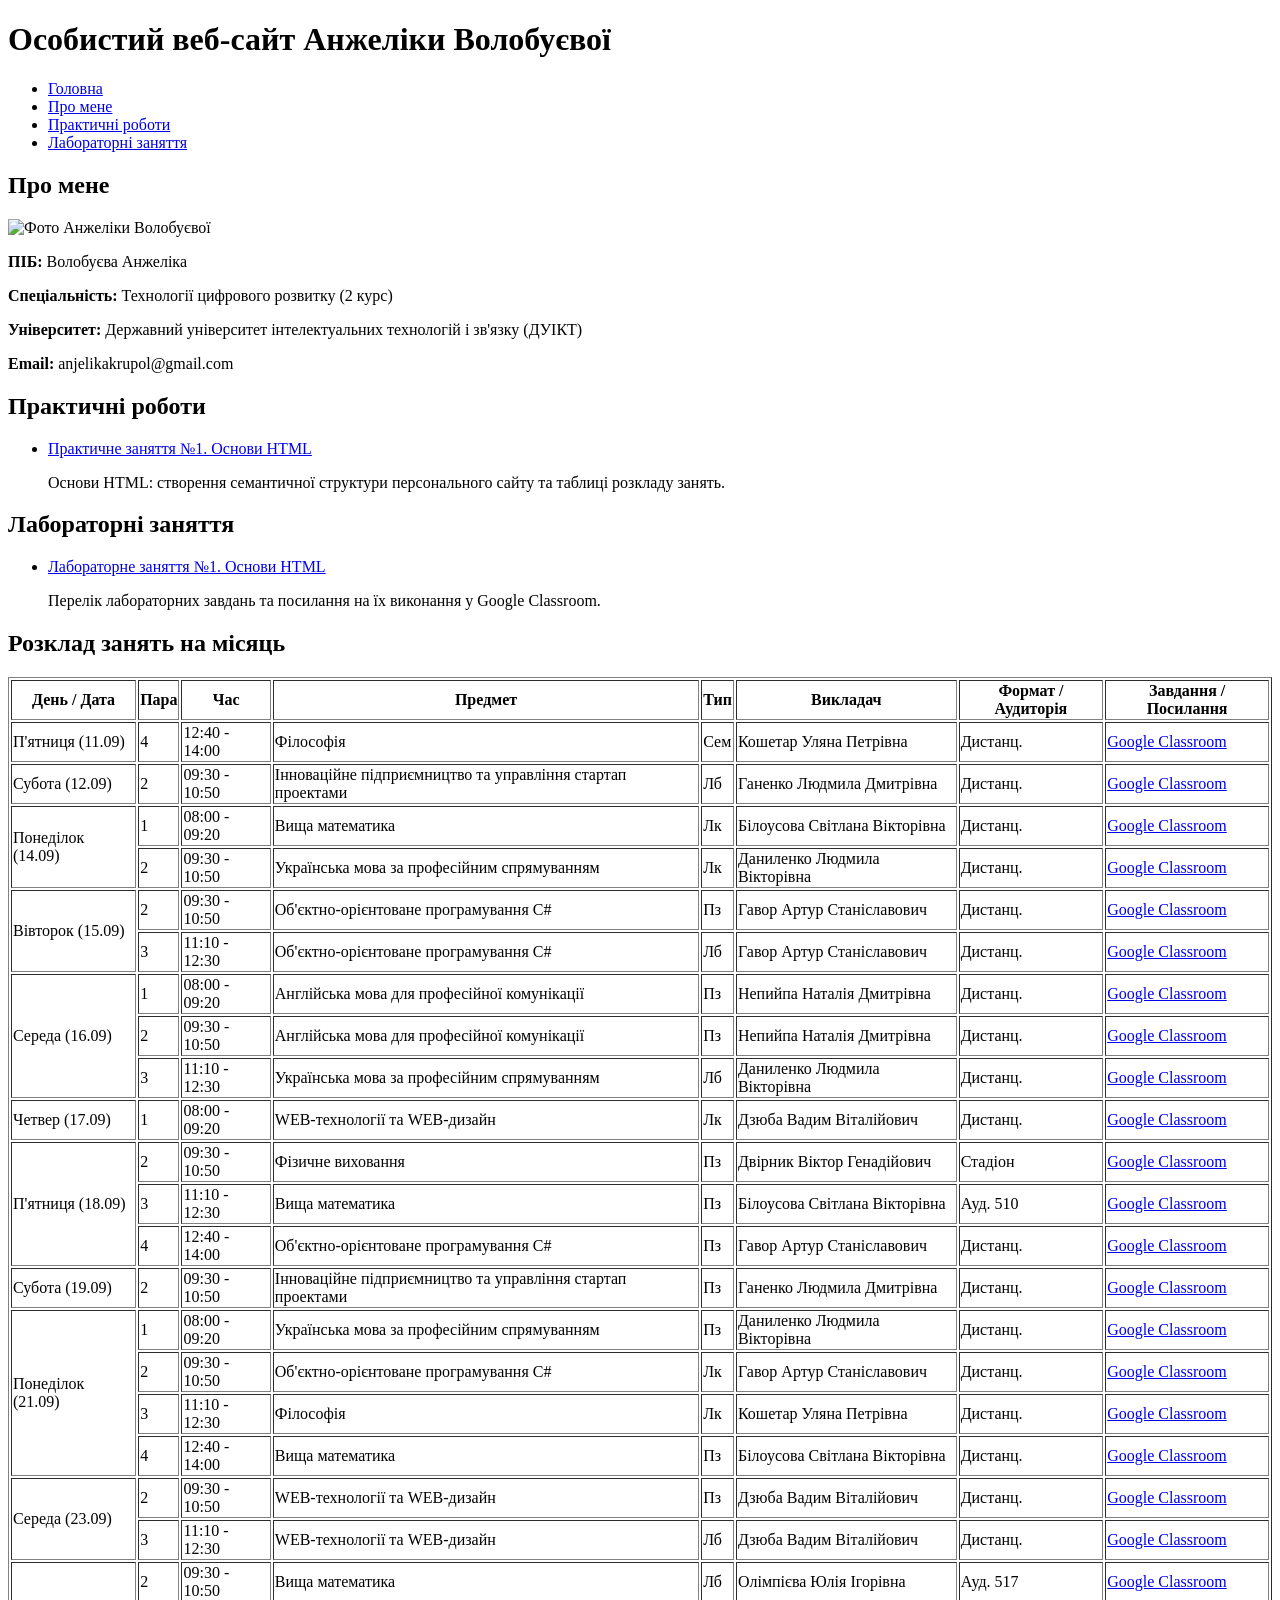
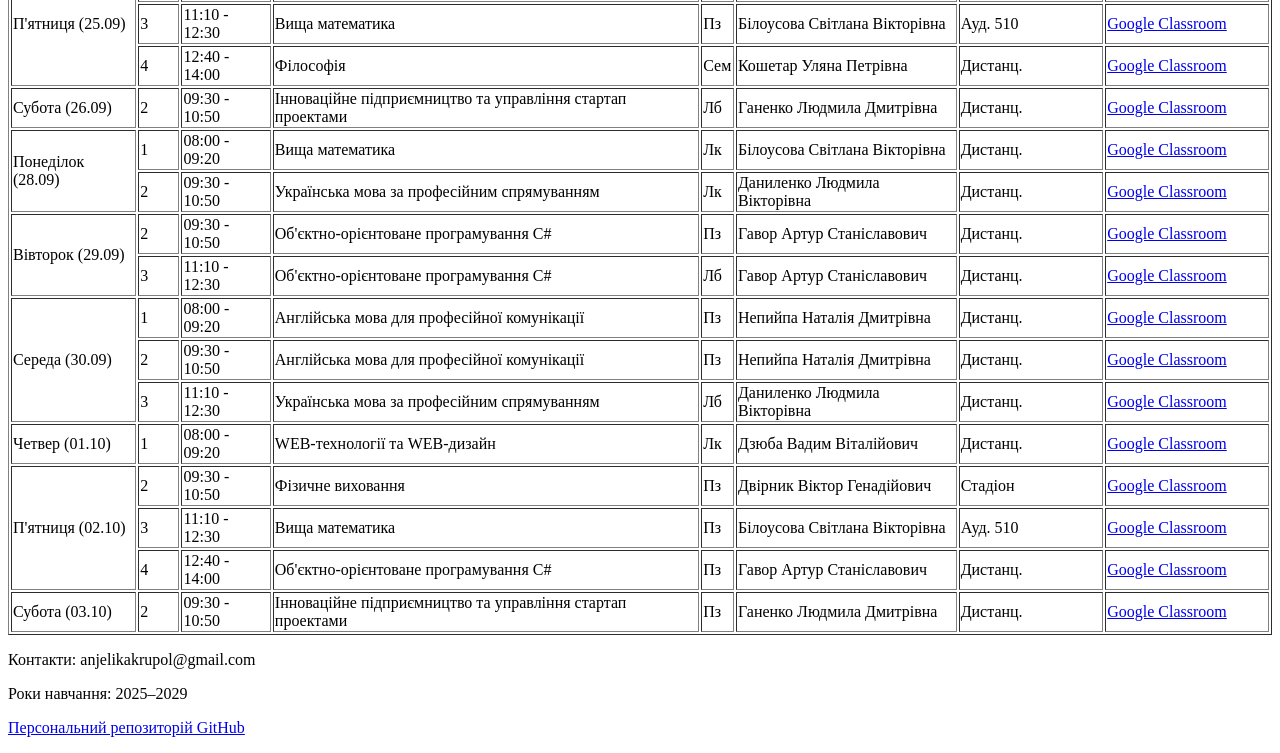
==== index.html @ 6ea026ef "Create index.html for personal website This commit adds a new HTML file for a personal website, incl" ====
<!DOCTYPE html>
<html lang="uk">
<head>
    <meta charset="UTF-8">
    <meta name="viewport" content="width=device-width, initial-scale=1.0">
    <title>Особистий веб-сайт Анжеліки Волобуєвої</title>
    <link rel="stylesheet" href="css/style.css">
</head>
<body>

    <!-- 1. Заголовок сторінки та 2. Меню навігації -->
    <header>
        <h1>Особистий веб-сайт Анжеліки Волобуєвої</h1>
        <nav>
            <ul>
                <li><a href="#home">Головна</a></li>
                <li><a href="#about">Про мене</a></li>
                <li><a href="#practicals">Практичні роботи</a></li>
                <li><a href="#labs">Лабораторні заняття</a></li>
            </ul>
        </nav>
    </header>

    <main id="home">
        <!-- 3. Секція "Про мене" -->
        <section id="about">
            <h2>Про мене</h2>
            <img src="images/photo.jpg" alt="Фото Анжеліки Волобуєвої" width="150">
            <p><strong>ПІБ:</strong> Волобуєва Анжеліка</p>
            <p><strong>Спеціальність:</strong> Технології цифрового розвитку (2 курс)</p>
            <p><strong>Університет:</strong> Державний університет інтелектуальних технологій і зв'язку (ДУІКТ)</p>
            <p><strong>Email:</strong> anjelikakrupol@gmail.com</p>
        </section>

        <!-- 4. Секція "Практичні роботи" -->
        <section id="practicals">
            <h2>Практичні роботи</h2>
            <ul>
                <li>
                    <a href="https://classroom.google.com/w/ODc4NDEzMzg3NTE3/t/all" target="_blank">Практичне заняття №1. Основи HTML</a>
                    <p>Основи HTML: створення семантичної структури персонального сайту та таблиці розкладу занять.</p>
                </li>
            </ul>
        </section>

        <!-- 5. Секція "Лабораторні заняття" -->
        <section id="labs">
            <h2>Лабораторні заняття</h2>
            <ul>
                <li>
                    <a href="https://classroom.google.com/w/ODc4NDEzMzg3NTE3/t/all" target="_blank">Лабораторне заняття №1. Основи HTML</a>
                    <p>Перелік лабораторних завдань та посилання на їх виконання у Google Classroom.</p>
                </li>
            </ul>
        </section>

        <!-- Завдання практичної роботи №1: Таблиця з розкладом занять на місяць -->
        <section id="lab1">
            <h2>Розклад занять на місяць</h2>
            <table border="1">
                <thead>
                    <tr>
                        <th>День / Дата</th>
                        <th>Пара</th>
                        <th>Час</th>
                        <th>Предмет</th>
                        <th>Тип</th>
                        <th>Викладач</th>
                        <th>Формат / Аудиторія</th>
                        <th>Завдання / Посилання</th>
                    </tr>
                </thead>
                <tbody>
                    <!-- Тиждень 07.09 - 13.09 -->
                    <tr>
                        <td>П'ятниця (11.09)</td>
                        <td>4</td>
                        <td>12:40 - 14:00</td>
                        <td>Філософія</td>
                        <td>Сем</td>
                        <td>Кошетар Уляна Петрівна</td>
                        <td>Дистанц.</td>
                        <td><a href="https://classroom.google.com/w/ODc4NDEzMzg3NTE3/t/all" target="_blank">Google Classroom</a></td>
                    </tr>
                    <tr>
                        <td>Субота (12.09)</td>
                        <td>2</td>
                        <td>09:30 - 10:50</td>
                        <td>Інноваційне підприємництво та управління стартап проектами</td>
                        <td>Лб</td>
                        <td>Ганенко Людмила Дмитрівна</td>
                        <td>Дистанц.</td>
                        <td><a href="https://classroom.google.com/w/ODc4NDEzMzg3NTE3/t/all" target="_blank">Google Classroom</a></td>
                    </tr>

                    <!-- Тиждень 14.09 - 20.09 -->
                    <tr>
                        <td rowspan="2">Понеділок (14.09)</td>
                        <td>1</td>
                        <td>08:00 - 09:20</td>
                        <td>Вища математика</td>
                        <td>Лк</td>
                        <td>Білоусова Світлана Вікторівна</td>
                        <td>Дистанц.</td>
                        <td><a href="https://classroom.google.com/w/ODc4NDEzMzg3NTE3/t/all" target="_blank">Google Classroom</a></td>
                    </tr>
                    <tr>
                        <td>2</td>
                        <td>09:30 - 10:50</td>
                        <td>Українська мова за професійним спрямуванням</td>
                        <td>Лк</td>
                        <td>Даниленко Людмила Вікторівна</td>
                        <td>Дистанц.</td>
                        <td><a href="https://classroom.google.com/w/ODc4NDEzMzg3NTE3/t/all" target="_blank">Google Classroom</a></td>
                    </tr>
                    <tr>
                        <td rowspan="2">Вівторок (15.09)</td>
                        <td>2</td>
                        <td>09:30 - 10:50</td>
                        <td>Об'єктно-орієнтоване програмування C#</td>
                        <td>Пз</td>
                        <td>Гавор Артур Станіславович</td>
                        <td>Дистанц.</td>
                        <td><a href="https://classroom.google.com/w/ODc4NDEzMzg3NTE3/t/all" target="_blank">Google Classroom</a></td>
                    </tr>
                    <tr>
                        <td>3</td>
                        <td>11:10 - 12:30</td>
                        <td>Об'єктно-орієнтоване програмування C#</td>
                        <td>Лб</td>
                        <td>Гавор Артур Станіславович</td>
                        <td>Дистанц.</td>
                        <td><a href="https://classroom.google.com/w/ODc4NDEzMzg3NTE3/t/all" target="_blank">Google Classroom</a></td>
                    </tr>
                    <tr>
                        <td rowspan="3">Середа (16.09)</td>
                        <td>1</td>
                        <td>08:00 - 09:20</td>
                        <td>Англійська мова для професійної комунікації</td>
                        <td>Пз</td>
                        <td>Непийпа Наталія Дмитрівна</td>
                        <td>Дистанц.</td>
                        <td><a href="https://classroom.google.com/w/ODc4NDEzMzg3NTE3/t/all" target="_blank">Google Classroom</a></td>
                    </tr>
                    <tr>
                        <td>2</td>
                        <td>09:30 - 10:50</td>
                        <td>Англійська мова для професійної комунікації</td>
                        <td>Пз</td>
                        <td>Непийпа Наталія Дмитрівна</td>
                        <td>Дистанц.</td>
                        <td><a href="https://classroom.google.com/w/ODc4NDEzMzg3NTE3/t/all" target="_blank">Google Classroom</a></td>
                    </tr>
                    <tr>
                        <td>3</td>
                        <td>11:10 - 12:30</td>
                        <td>Українська мова за професійним спрямуванням</td>
                        <td>Лб</td>
                        <td>Даниленко Людмила Вікторівна</td>
                        <td>Дистанц.</td>
                        <td><a href="https://classroom.google.com/w/ODc4NDEzMzg3NTE3/t/all" target="_blank">Google Classroom</a></td>
                    </tr>
                    <tr>
                        <td>Четвер (17.09)</td>
                        <td>1</td>
                        <td>08:00 - 09:20</td>
                        <td>WEB-технології та WEB-дизайн</td>
                        <td>Лк</td>
                        <td>Дзюба Вадим Віталійович</td>
                        <td>Дистанц.</td>
                        <td><a href="https://classroom.google.com/w/ODc4NDEzMzg3NTE3/t/all" target="_blank">Google Classroom</a></td>
                    </tr>
                    <tr>
                        <td rowspan="3">П'ятниця (18.09)</td>
                        <td>2</td>
                        <td>09:30 - 10:50</td>
                        <td>Фізичне виховання</td>
                        <td>Пз</td>
                        <td>Двірник Віктор Генадійович</td>
                        <td>Стадіон</td>
                        <td><a href="https://classroom.google.com/w/ODc4NDEzMzg3NTE3/t/all" target="_blank">Google Classroom</a></td>
                    </tr>
                    <tr>
                        <td>3</td>
                        <td>11:10 - 12:30</td>
                        <td>Вища математика</td>
                        <td>Пз</td>
                        <td>Білоусова Світлана Вікторівна</td>
                        <td>Ауд. 510</td>
                        <td><a href="https://classroom.google.com/w/ODc4NDEzMzg3NTE3/t/all" target="_blank">Google Classroom</a></td>
                    </tr>
                    <tr>
                        <td>4</td>
                        <td>12:40 - 14:00</td>
                        <td>Об'єктно-орієнтоване програмування C#</td>
                        <td>Пз</td>
                        <td>Гавор Артур Станіславович</td>
                        <td>Дистанц.</td>
                        <td><a href="https://classroom.google.com/w/ODc4NDEzMzg3NTE3/t/all" target="_blank">Google Classroom</a></td>
                    </tr>
                    <tr>
                        <td>Субота (19.09)</td>
                        <td>2</td>
                        <td>09:30 - 10:50</td>
                        <td>Інноваційне підприємництво та управління стартап проектами</td>
                        <td>Пз</td>
                        <td>Ганенко Людмила Дмитрівна</td>
                        <td>Дистанц.</td>
                        <td><a href="https://classroom.google.com/w/ODc4NDEzMzg3NTE3/t/all" target="_blank">Google Classroom</a></td>
                    </tr>

                    <!-- Тиждень 21.09 - 27.09 -->
                    <tr>
                        <td rowspan="4">Понеділок (21.09)</td>
                        <td>1</td>
                        <td>08:00 - 09:20</td>
                        <td>Українська мова за професійним спрямуванням</td>
                        <td>Пз</td>
                        <td>Даниленко Людмила Вікторівна</td>
                        <td>Дистанц.</td>
                        <td><a href="https://classroom.google.com/w/ODc4NDEzMzg3NTE3/t/all" target="_blank">Google Classroom</a></td>
                    </tr>
                    <tr>
                        <td>2</td>
                        <td>09:30 - 10:50</td>
                        <td>Об'єктно-орієнтоване програмування C#</td>
                        <td>Лк</td>
                        <td>Гавор Артур Станіславович</td>
                        <td>Дистанц.</td>
                        <td><a href="https://classroom.google.com/w/ODc4NDEzMzg3NTE3/t/all" target="_blank">Google Classroom</a></td>
                    </tr>
                    <tr>
                        <td>3</td>
                        <td>11:10 - 12:30</td>
                        <td>Філософія</td>
                        <td>Лк</td>
                        <td>Кошетар Уляна Петрівна</td>
                        <td>Дистанц.</td>
                        <td><a href="https://classroom.google.com/w/ODc4NDEzMzg3NTE3/t/all" target="_blank">Google Classroom</a></td>
                    </tr>
                    <tr>
                        <td>4</td>
                        <td>12:40 - 14:00</td>
                        <td>Вища математика</td>
                        <td>Пз</td>
                        <td>Білоусова Світлана Вікторівна</td>
                        <td>Дистанц.</td>
                        <td><a href="https://classroom.google.com/w/ODc4NDEzMzg3NTE3/t/all" target="_blank">Google Classroom</a></td>
                    </tr>
                    <tr>
                        <td rowspan="2">Середа (23.09)</td>
                        <td>2</td>
                        <td>09:30 - 10:50</td>
                        <td>WEB-технології та WEB-дизайн</td>
                        <td>Пз</td>
                        <td>Дзюба Вадим Віталійович</td>
                        <td>Дистанц.</td>
                        <td><a href="https://classroom.google.com/w/ODc4NDEzMzg3NTE3/t/all" target="_blank">Google Classroom</a></td>
                    </tr>
                    <tr>
                        <td>3</td>
                        <td>11:10 - 12:30</td>
                        <td>WEB-технології та WEB-дизайн</td>
                        <td>Лб</td>
                        <td>Дзюба Вадим Віталійович</td>
                        <td>Дистанц.</td>
                        <td><a href="https://classroom.google.com/w/ODc4NDEzMzg3NTE3/t/all" target="_blank">Google Classroom</a></td>
                    </tr>
                    <tr>
                        <td rowspan="3">П'ятниця (25.09)</td>
                        <td>2</td>
                        <td>09:30 - 10:50</td>
                        <td>Вища математика</td>
                        <td>Лб</td>
                        <td>Олімпієва Юлія Ігорівна</td>
                        <td>Ауд. 517</td>
                        <td><a href="https://classroom.google.com/w/ODc4NDEzMzg3NTE3/t/all" target="_blank">Google Classroom</a></td>
                    </tr>
                    <tr>
                        <td>3</td>
                        <td>11:10 - 12:30</td>
                        <td>Вища математика</td>
                        <td>Пз</td>
                        <td>Білоусова Світлана Вікторівна</td>
                        <td>Ауд. 510</td>
                        <td><a href="https://classroom.google.com/w/ODc4NDEzMzg3NTE3/t/all" target="_blank">Google Classroom</a></td>
                    </tr>
                    <tr>
                        <td>4</td>
                        <td>12:40 - 14:00</td>
                        <td>Філософія</td>
                        <td>Сем</td>
                        <td>Кошетар Уляна Петрівна</td>
                        <td>Дистанц.</td>
                        <td><a href="https://classroom.google.com/w/ODc4NDEzMzg3NTE3/t/all" target="_blank">Google Classroom</a></td>
                    </tr>
                    <tr>
                        <td>Субота (26.09)</td>
                        <td>2</td>
                        <td>09:30 - 10:50</td>
                        <td>Інноваційне підприємництво та управління стартап проектами</td>
                        <td>Лб</td>
                        <td>Ганенко Людмила Дмитрівна</td>
                        <td>Дистанц.</td>
                        <td><a href="https://classroom.google.com/w/ODc4NDEzMzg3NTE3/t/all" target="_blank">Google Classroom</a></td>
                    </tr>

                    <!-- Тиждень 28.09 - 04.10 -->
                    <tr>
                        <td rowspan="2">Понеділок (28.09)</td>
                        <td>1</td>
                        <td>08:00 - 09:20</td>
                        <td>Вища математика</td>
                        <td>Лк</td>
                        <td>Білоусова Світлана Вікторівна</td>
                        <td>Дистанц.</td>
                        <td><a href="https://classroom.google.com/w/ODc4NDEzMzg3NTE3/t/all" target="_blank">Google Classroom</a></td>
                    </tr>
                    <tr>
                        <td>2</td>
                        <td>09:30 - 10:50</td>
                        <td>Українська мова за професійним спрямуванням</td>
                        <td>Лк</td>
                        <td>Даниленко Людмила Вікторівна</td>
                        <td>Дистанц.</td>
                        <td><a href="https://classroom.google.com/w/ODc4NDEzMzg3NTE3/t/all" target="_blank">Google Classroom</a></td>
                    </tr>
                    <tr>
                        <td rowspan="2">Вівторок (29.09)</td>
                        <td>2</td>
                        <td>09:30 - 10:50</td>
                        <td>Об'єктно-орієнтоване програмування C#</td>
                        <td>Пз</td>
                        <td>Гавор Артур Станіславович</td>
                        <td>Дистанц.</td>
                        <td><a href="https://classroom.google.com/w/ODc4NDEzMzg3NTE3/t/all" target="_blank">Google Classroom</a></td>
                    </tr>
                    <tr>
                        <td>3</td>
                        <td>11:10 - 12:30</td>
                        <td>Об'єктно-орієнтоване програмування C#</td>
                        <td>Лб</td>
                        <td>Гавор Артур Станіславович</td>
                        <td>Дистанц.</td>
                        <td><a href="https://classroom.google.com/w/ODc4NDEzMzg3NTE3/t/all" target="_blank">Google Classroom</a></td>
                    </tr>
                    <tr>
                        <td rowspan="3">Середа (30.09)</td>
                        <td>1</td>
                        <td>08:00 - 09:20</td>
                        <td>Англійська мова для професійної комунікації</td>
                        <td>Пз</td>
                        <td>Непийпа Наталія Дмитрівна</td>
                        <td>Дистанц.</td>
                        <td><a href="https://classroom.google.com/w/ODc4NDEzMzg3NTE3/t/all" target="_blank">Google Classroom</a></td>
                    </tr>
                    <tr>
                        <td>2</td>
                        <td>09:30 - 10:50</td>
                        <td>Англійська мова для професійної комунікації</td>
                        <td>Пз</td>
                        <td>Непийпа Наталія Дмитрівна</td>
                        <td>Дистанц.</td>
                        <td><a href="https://classroom.google.com/w/ODc4NDEzMzg3NTE3/t/all" target="_blank">Google Classroom</a></td>
                    </tr>
                    <tr>
                        <td>3</td>
                        <td>11:10 - 12:30</td>
                        <td>Українська мова за професійним спрямуванням</td>
                        <td>Лб</td>
                        <td>Даниленко Людмила Вікторівна</td>
                        <td>Дистанц.</td>
                        <td><a href="https://classroom.google.com/w/ODc4NDEzMzg3NTE3/t/all" target="_blank">Google Classroom</a></td>
                    </tr>
                    <tr>
                        <td>Четвер (01.10)</td>
                        <td>1</td>
                        <td>08:00 - 09:20</td>
                        <td>WEB-технології та WEB-дизайн</td>
                        <td>Лк</td>
                        <td>Дзюба Вадим Віталійович</td>
                        <td>Дистанц.</td>
                        <td><a href="https://classroom.google.com/w/ODc4NDEzMzg3NTE3/t/all" target="_blank">Google Classroom</a></td>
                    </tr>
                    <tr>
                        <td rowspan="3">П'ятниця (02.10)</td>
                        <td>2</td>
                        <td>09:30 - 10:50</td>
                        <td>Фізичне виховання</td>
                        <td>Пз</td>
                        <td>Двірник Віктор Генадійович</td>
                        <td>Стадіон</td>
                        <td><a href="https://classroom.google.com/w/ODc4NDEzMzg3NTE3/t/all" target="_blank">Google Classroom</a></td>
                    </tr>
                    <tr>
                        <td>3</td>
                        <td>11:10 - 12:30</td>
                        <td>Вища математика</td>
                        <td>Пз</td>
                        <td>Білоусова Світлана Вікторівна</td>
                        <td>Ауд. 510</td>
                        <td><a href="https://classroom.google.com/w/ODc4NDEzMzg3NTE3/t/all" target="_blank">Google Classroom</a></td>
                    </tr>
                    <tr>
                        <td>4</td>
                        <td>12:40 - 14:00</td>
                        <td>Об'єктно-орієнтоване програмування C#</td>
                        <td>Пз</td>
                        <td>Гавор Артур Станіславович</td>
                        <td>Дистанц.</td>
                        <td><a href="https://classroom.google.com/w/ODc4NDEzMzg3NTE3/t/all" target="_blank">Google Classroom</a></td>
                    </tr>
                    <tr>
                        <td>Субота (03.10)</td>
                        <td>2</td>
                        <td>09:30 - 10:50</td>
                        <td>Інноваційне підприємництво та управління стартап проектами</td>
                        <td>Пз</td>
                        <td>Ганенко Людмила Дмитрівна</td>
                        <td>Дистанц.</td>
                        <td><a href="https://classroom.google.com/w/ODc4NDEzMzg3NTE3/t/all" target="_blank">Google Classroom</a></td>
                    </tr>
                </tbody>
            </table>
        </section>
    </main>

    <!-- 6. Футер -->
    <footer>
        <p>Контакти: anjelikakrupol@gmail.com</p>
        <p>Роки навчання: 2025–2029</p>
        <p>
            <a href="https://github.com/anjelikakrupol-beep" target="_blank">Персональний репозиторій GitHub</a>
        </p>
    </footer>

</body>
</html>
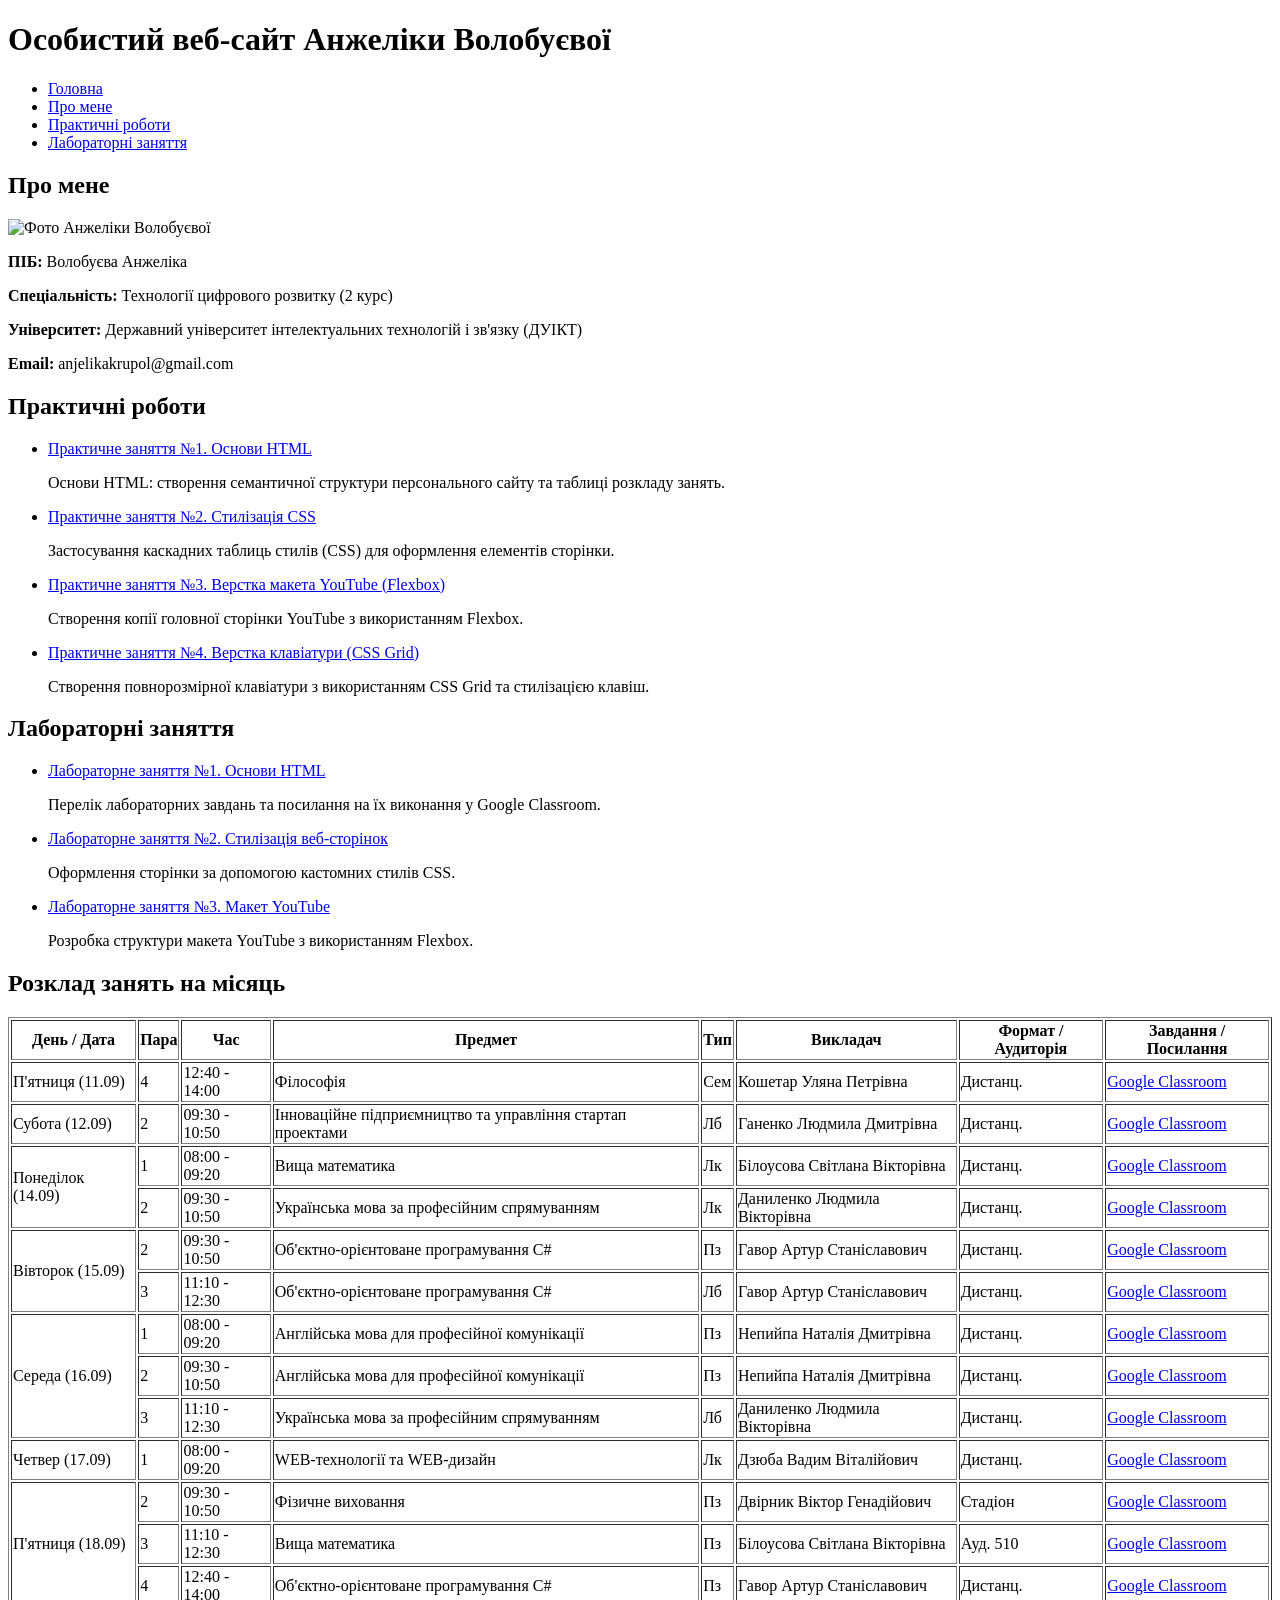
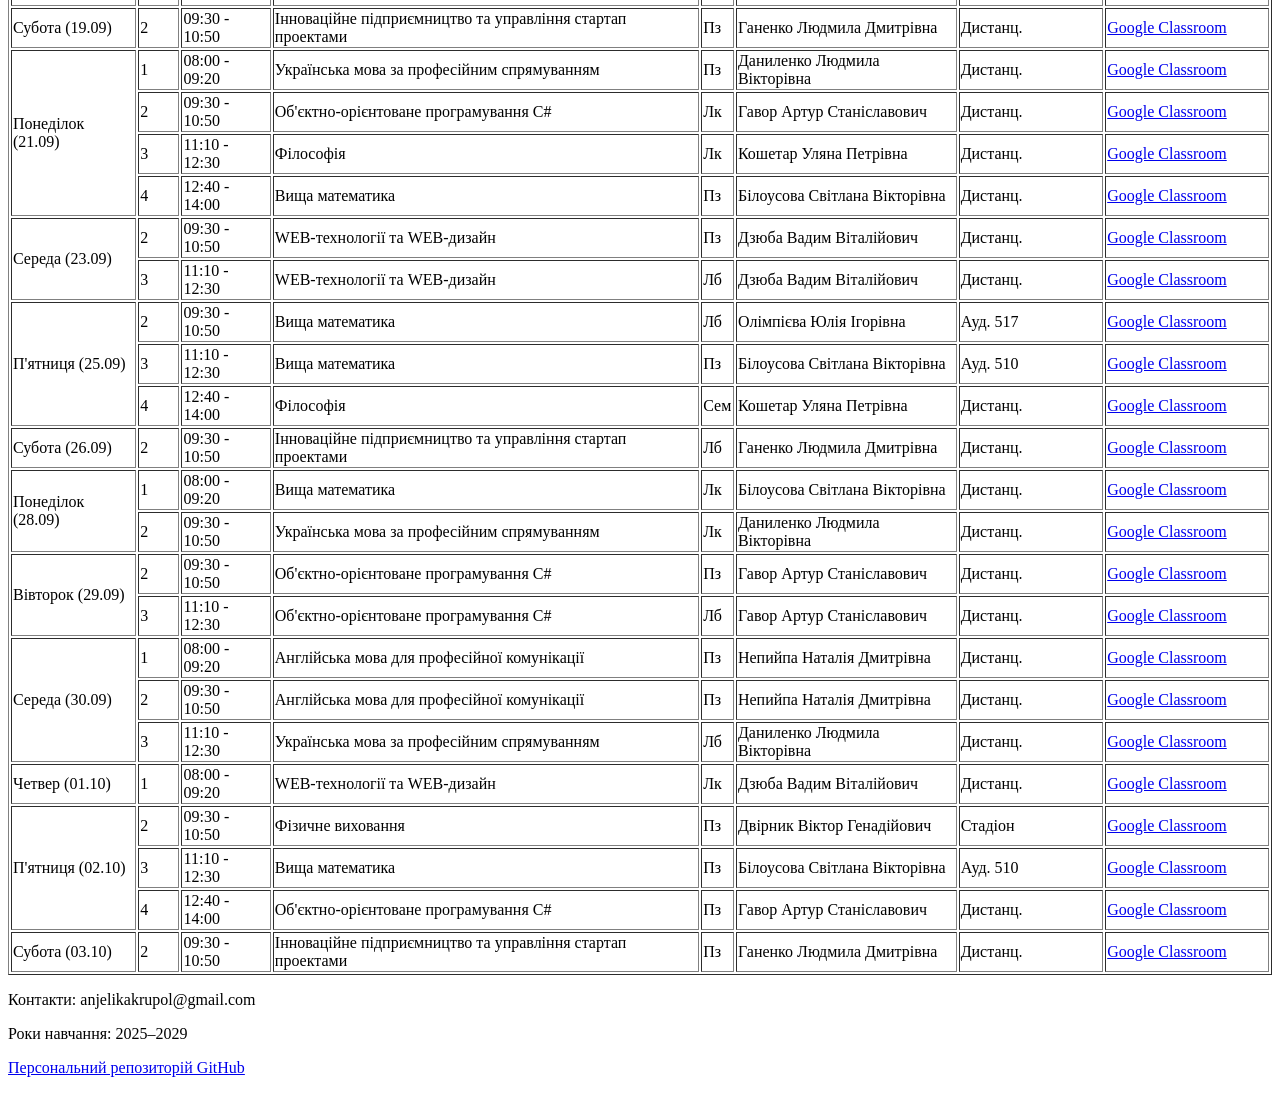
==== commit 1776f611: "Оновлено всі посилання на лабораторні та практичні роботи" ====
--- a/index.html
+++ b/index.html
@@ -33,27 +33,43 @@
         </section>
 
         <!-- 4. Секція "Практичні роботи" -->
-        <section id="practicals">
-            <h2>Практичні роботи</h2>
-            <ul>
-                <li>
-                    <a href="https://classroom.google.com/w/ODc4NDEzMzg3NTE3/t/all" target="_blank">Практичне заняття №1. Основи HTML</a>
-                    <p>Основи HTML: створення семантичної структури персонального сайту та таблиці розкладу занять.</p>
-                </li>
-            </ul>
-        </section>
-
-        <!-- 5. Секція "Лабораторні заняття" -->
-        <section id="labs">
-            <h2>Лабораторні заняття</h2>
-            <ul>
-                <li>
-                    <a href="https://classroom.google.com/w/ODc4NDEzMzg3NTE3/t/all" target="_blank">Лабораторне заняття №1. Основи HTML</a>
-                    <p>Перелік лабораторних завдань та посилання на їх виконання у Google Classroom.</p>
-                </li>
-            </ul>
-        </section>
-
+<h2>Практичні роботи</h2>
+<ul>
+    <li>
+        <a href="lab1.html">Практичне заняття №1. Основи HTML</a>
+        <p>Основи HTML: створення семантичної структури персонального сайту та таблиці розкладу занять.</p>
+    </li>
+    <li>
+        <a href="lab2.html">Практичне заняття №2. Стилізація CSS</a>
+        <p>Застосування каскадних таблиць стилів (CSS) для оформлення елементів сторінки.</p>
+    </li>
+    <li>
+        <a href="pract3.html">Практичне заняття №3. Верстка макета YouTube (Flexbox)</a>
+        <p>Створення копії головної сторінки YouTube з використанням Flexbox.</p>
+    </li>
+    <li>
+        <a href="pract4.html">Практичне заняття №4. Верстка клавіатури (CSS Grid)</a>
+        <p>Створення повнорозмірної клавіатури з використанням CSS Grid та стилізацією клавіш.</p>
+    </li>
+</ul>
+
+<!-- 5. Секція "Лабораторні заняття" -->
+<h2>Лабораторні заняття</h2>
+<ul>
+    <li>
+        <a href="lab1.html">Лабораторне заняття №1. Основи HTML</a>
+        <p>Перелік лабораторних завдань та посилання на їх виконання у Google Classroom.</p>
+    </li>
+    <li>
+        <a href="lab2.html">Лабораторне заняття №2. Стилізація веб-сторінок</a>
+        <p>Оформлення сторінки за допомогою кастомних стилів CSS.</p>
+    </li>
+    <li>
+        <a href="lab3.html">Лабораторне заняття №3. Макет YouTube</a>
+        <p>Розробка структури макета YouTube з використанням Flexbox.</p>
+    </li>
+</ul>
+       
         <!-- Завдання практичної роботи №1: Таблиця з розкладом занять на місяць -->
         <section id="lab1">
             <h2>Розклад занять на місяць</h2>
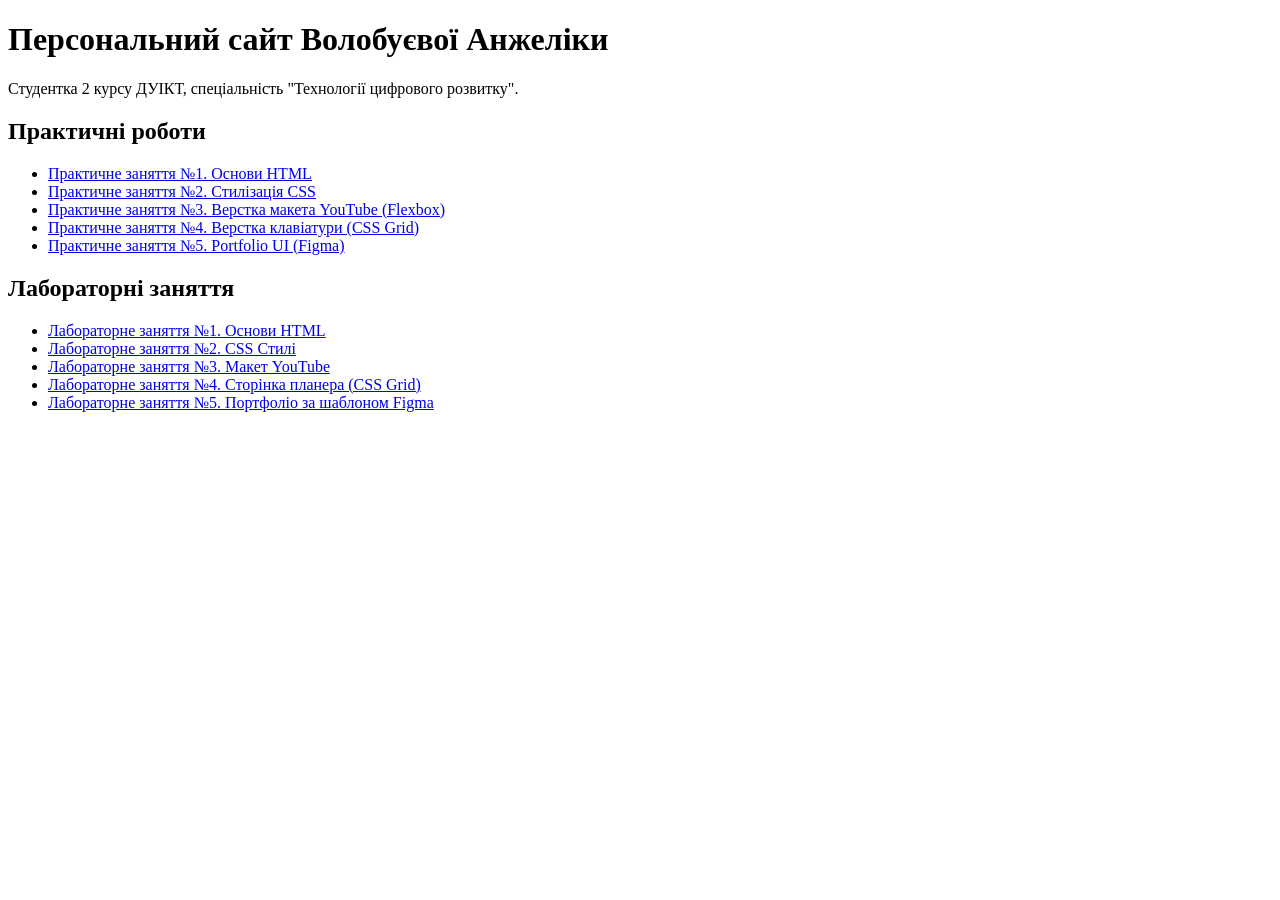
==== commit 8747d1ab: "Додано посилання на ЛР4, ПР4, ЛР5 та ПР5 у головний index.html" ====
--- a/index.html
+++ b/index.html
@@ -3,452 +3,32 @@
 <head>
     <meta charset="UTF-8">
     <meta name="viewport" content="width=device-width, initial-scale=1.0">
-    <title>Особистий веб-сайт Анжеліки Волобуєвої</title>
-    <link rel="stylesheet" href="css/style.css">
+    <title>Персональний сайт Волобуєвої Анжеліки</title>
 </head>
 <body>
 
-    <!-- 1. Заголовок сторінки та 2. Меню навігації -->
-    <header>
-        <h1>Особистий веб-сайт Анжеліки Волобуєвої</h1>
-        <nav>
-            <ul>
-                <li><a href="#home">Головна</a></li>
-                <li><a href="#about">Про мене</a></li>
-                <li><a href="#practicals">Практичні роботи</a></li>
-                <li><a href="#labs">Лабораторні заняття</a></li>
-            </ul>
-        </nav>
-    </header>
+    <h1>Персональний сайт Волобуєвої Анжеліки</h1>
+    <p>Студентка 2 курсу ДУІКТ, спеціальність "Технології цифрового розвитку".</p>
 
-    <main id="home">
-        <!-- 3. Секція "Про мене" -->
-        <section id="about">
-            <h2>Про мене</h2>
-            <img src="images/photo.jpg" alt="Фото Анжеліки Волобуєвої" width="150">
-            <p><strong>ПІБ:</strong> Волобуєва Анжеліка</p>
-            <p><strong>Спеціальність:</strong> Технології цифрового розвитку (2 курс)</p>
-            <p><strong>Університет:</strong> Державний університет інтелектуальних технологій і зв'язку (ДУІКТ)</p>
-            <p><strong>Email:</strong> anjelikakrupol@gmail.com</p>
-        </section>
+    <!-- Секція практичних робіт -->
+    <h2>Практичні роботи</h2>
+    <ul>
+        <li><a href="lab1.html">Практичне заняття №1. Основи HTML</a></li>
+        <li><a href="lab2.html">Практичне заняття №2. Стилізація CSS</a></li>
+        <li><a href="pract3.html">Практичне заняття №3. Верстка макета YouTube (Flexbox)</a></li>
+        <li><a href="pract4.html">Практичне заняття №4. Верстка клавіатури (CSS Grid)</a></li>
+        <li><a href="lab5.html">Практичне заняття №5. Portfolio UI (Figma)</a></li>
+    </ul>
 
-        <!-- 4. Секція "Практичні роботи" -->
-<h2>Практичні роботи</h2>
-<ul>
-    <li>
-        <a href="lab1.html">Практичне заняття №1. Основи HTML</a>
-        <p>Основи HTML: створення семантичної структури персонального сайту та таблиці розкладу занять.</p>
-    </li>
-    <li>
-        <a href="lab2.html">Практичне заняття №2. Стилізація CSS</a>
-        <p>Застосування каскадних таблиць стилів (CSS) для оформлення елементів сторінки.</p>
-    </li>
-    <li>
-        <a href="pract3.html">Практичне заняття №3. Верстка макета YouTube (Flexbox)</a>
-        <p>Створення копії головної сторінки YouTube з використанням Flexbox.</p>
-    </li>
-    <li>
-        <a href="pract4.html">Практичне заняття №4. Верстка клавіатури (CSS Grid)</a>
-        <p>Створення повнорозмірної клавіатури з використанням CSS Grid та стилізацією клавіш.</p>
-    </li>
-</ul>
-
-<!-- 5. Секція "Лабораторні заняття" -->
-<h2>Лабораторні заняття</h2>
-<ul>
-    <li>
-        <a href="lab1.html">Лабораторне заняття №1. Основи HTML</a>
-        <p>Перелік лабораторних завдань та посилання на їх виконання у Google Classroom.</p>
-    </li>
-    <li>
-        <a href="lab2.html">Лабораторне заняття №2. Стилізація веб-сторінок</a>
-        <p>Оформлення сторінки за допомогою кастомних стилів CSS.</p>
-    </li>
-    <li>
-        <a href="lab3.html">Лабораторне заняття №3. Макет YouTube</a>
-        <p>Розробка структури макета YouTube з використанням Flexbox.</p>
-    </li>
-</ul>
-       
-        <!-- Завдання практичної роботи №1: Таблиця з розкладом занять на місяць -->
-        <section id="lab1">
-            <h2>Розклад занять на місяць</h2>
-            <table border="1">
-                <thead>
-                    <tr>
-                        <th>День / Дата</th>
-                        <th>Пара</th>
-                        <th>Час</th>
-                        <th>Предмет</th>
-                        <th>Тип</th>
-                        <th>Викладач</th>
-                        <th>Формат / Аудиторія</th>
-                        <th>Завдання / Посилання</th>
-                    </tr>
-                </thead>
-                <tbody>
-                    <!-- Тиждень 07.09 - 13.09 -->
-                    <tr>
-                        <td>П'ятниця (11.09)</td>
-                        <td>4</td>
-                        <td>12:40 - 14:00</td>
-                        <td>Філософія</td>
-                        <td>Сем</td>
-                        <td>Кошетар Уляна Петрівна</td>
-                        <td>Дистанц.</td>
-                        <td><a href="https://classroom.google.com/w/ODc4NDEzMzg3NTE3/t/all" target="_blank">Google Classroom</a></td>
-                    </tr>
-                    <tr>
-                        <td>Субота (12.09)</td>
-                        <td>2</td>
-                        <td>09:30 - 10:50</td>
-                        <td>Інноваційне підприємництво та управління стартап проектами</td>
-                        <td>Лб</td>
-                        <td>Ганенко Людмила Дмитрівна</td>
-                        <td>Дистанц.</td>
-                        <td><a href="https://classroom.google.com/w/ODc4NDEzMzg3NTE3/t/all" target="_blank">Google Classroom</a></td>
-                    </tr>
-
-                    <!-- Тиждень 14.09 - 20.09 -->
-                    <tr>
-                        <td rowspan="2">Понеділок (14.09)</td>
-                        <td>1</td>
-                        <td>08:00 - 09:20</td>
-                        <td>Вища математика</td>
-                        <td>Лк</td>
-                        <td>Білоусова Світлана Вікторівна</td>
-                        <td>Дистанц.</td>
-                        <td><a href="https://classroom.google.com/w/ODc4NDEzMzg3NTE3/t/all" target="_blank">Google Classroom</a></td>
-                    </tr>
-                    <tr>
-                        <td>2</td>
-                        <td>09:30 - 10:50</td>
-                        <td>Українська мова за професійним спрямуванням</td>
-                        <td>Лк</td>
-                        <td>Даниленко Людмила Вікторівна</td>
-                        <td>Дистанц.</td>
-                        <td><a href="https://classroom.google.com/w/ODc4NDEzMzg3NTE3/t/all" target="_blank">Google Classroom</a></td>
-                    </tr>
-                    <tr>
-                        <td rowspan="2">Вівторок (15.09)</td>
-                        <td>2</td>
-                        <td>09:30 - 10:50</td>
-                        <td>Об'єктно-орієнтоване програмування C#</td>
-                        <td>Пз</td>
-                        <td>Гавор Артур Станіславович</td>
-                        <td>Дистанц.</td>
-                        <td><a href="https://classroom.google.com/w/ODc4NDEzMzg3NTE3/t/all" target="_blank">Google Classroom</a></td>
-                    </tr>
-                    <tr>
-                        <td>3</td>
-                        <td>11:10 - 12:30</td>
-                        <td>Об'єктно-орієнтоване програмування C#</td>
-                        <td>Лб</td>
-                        <td>Гавор Артур Станіславович</td>
-                        <td>Дистанц.</td>
-                        <td><a href="https://classroom.google.com/w/ODc4NDEzMzg3NTE3/t/all" target="_blank">Google Classroom</a></td>
-                    </tr>
-                    <tr>
-                        <td rowspan="3">Середа (16.09)</td>
-                        <td>1</td>
-                        <td>08:00 - 09:20</td>
-                        <td>Англійська мова для професійної комунікації</td>
-                        <td>Пз</td>
-                        <td>Непийпа Наталія Дмитрівна</td>
-                        <td>Дистанц.</td>
-                        <td><a href="https://classroom.google.com/w/ODc4NDEzMzg3NTE3/t/all" target="_blank">Google Classroom</a></td>
-                    </tr>
-                    <tr>
-                        <td>2</td>
-                        <td>09:30 - 10:50</td>
-                        <td>Англійська мова для професійної комунікації</td>
-                        <td>Пз</td>
-                        <td>Непийпа Наталія Дмитрівна</td>
-                        <td>Дистанц.</td>
-                        <td><a href="https://classroom.google.com/w/ODc4NDEzMzg3NTE3/t/all" target="_blank">Google Classroom</a></td>
-                    </tr>
-                    <tr>
-                        <td>3</td>
-                        <td>11:10 - 12:30</td>
-                        <td>Українська мова за професійним спрямуванням</td>
-                        <td>Лб</td>
-                        <td>Даниленко Людмила Вікторівна</td>
-                        <td>Дистанц.</td>
-                        <td><a href="https://classroom.google.com/w/ODc4NDEzMzg3NTE3/t/all" target="_blank">Google Classroom</a></td>
-                    </tr>
-                    <tr>
-                        <td>Четвер (17.09)</td>
-                        <td>1</td>
-                        <td>08:00 - 09:20</td>
-                        <td>WEB-технології та WEB-дизайн</td>
-                        <td>Лк</td>
-                        <td>Дзюба Вадим Віталійович</td>
-                        <td>Дистанц.</td>
-                        <td><a href="https://classroom.google.com/w/ODc4NDEzMzg3NTE3/t/all" target="_blank">Google Classroom</a></td>
-                    </tr>
-                    <tr>
-                        <td rowspan="3">П'ятниця (18.09)</td>
-                        <td>2</td>
-                        <td>09:30 - 10:50</td>
-                        <td>Фізичне виховання</td>
-                        <td>Пз</td>
-                        <td>Двірник Віктор Генадійович</td>
-                        <td>Стадіон</td>
-                        <td><a href="https://classroom.google.com/w/ODc4NDEzMzg3NTE3/t/all" target="_blank">Google Classroom</a></td>
-                    </tr>
-                    <tr>
-                        <td>3</td>
-                        <td>11:10 - 12:30</td>
-                        <td>Вища математика</td>
-                        <td>Пз</td>
-                        <td>Білоусова Світлана Вікторівна</td>
-                        <td>Ауд. 510</td>
-                        <td><a href="https://classroom.google.com/w/ODc4NDEzMzg3NTE3/t/all" target="_blank">Google Classroom</a></td>
-                    </tr>
-                    <tr>
-                        <td>4</td>
-                        <td>12:40 - 14:00</td>
-                        <td>Об'єктно-орієнтоване програмування C#</td>
-                        <td>Пз</td>
-                        <td>Гавор Артур Станіславович</td>
-                        <td>Дистанц.</td>
-                        <td><a href="https://classroom.google.com/w/ODc4NDEzMzg3NTE3/t/all" target="_blank">Google Classroom</a></td>
-                    </tr>
-                    <tr>
-                        <td>Субота (19.09)</td>
-                        <td>2</td>
-                        <td>09:30 - 10:50</td>
-                        <td>Інноваційне підприємництво та управління стартап проектами</td>
-                        <td>Пз</td>
-                        <td>Ганенко Людмила Дмитрівна</td>
-                        <td>Дистанц.</td>
-                        <td><a href="https://classroom.google.com/w/ODc4NDEzMzg3NTE3/t/all" target="_blank">Google Classroom</a></td>
-                    </tr>
-
-                    <!-- Тиждень 21.09 - 27.09 -->
-                    <tr>
-                        <td rowspan="4">Понеділок (21.09)</td>
-                        <td>1</td>
-                        <td>08:00 - 09:20</td>
-                        <td>Українська мова за професійним спрямуванням</td>
-                        <td>Пз</td>
-                        <td>Даниленко Людмила Вікторівна</td>
-                        <td>Дистанц.</td>
-                        <td><a href="https://classroom.google.com/w/ODc4NDEzMzg3NTE3/t/all" target="_blank">Google Classroom</a></td>
-                    </tr>
-                    <tr>
-                        <td>2</td>
-                        <td>09:30 - 10:50</td>
-                        <td>Об'єктно-орієнтоване програмування C#</td>
-                        <td>Лк</td>
-                        <td>Гавор Артур Станіславович</td>
-                        <td>Дистанц.</td>
-                        <td><a href="https://classroom.google.com/w/ODc4NDEzMzg3NTE3/t/all" target="_blank">Google Classroom</a></td>
-                    </tr>
-                    <tr>
-                        <td>3</td>
-                        <td>11:10 - 12:30</td>
-                        <td>Філософія</td>
-                        <td>Лк</td>
-                        <td>Кошетар Уляна Петрівна</td>
-                        <td>Дистанц.</td>
-                        <td><a href="https://classroom.google.com/w/ODc4NDEzMzg3NTE3/t/all" target="_blank">Google Classroom</a></td>
-                    </tr>
-                    <tr>
-                        <td>4</td>
-                        <td>12:40 - 14:00</td>
-                        <td>Вища математика</td>
-                        <td>Пз</td>
-                        <td>Білоусова Світлана Вікторівна</td>
-                        <td>Дистанц.</td>
-                        <td><a href="https://classroom.google.com/w/ODc4NDEzMzg3NTE3/t/all" target="_blank">Google Classroom</a></td>
-                    </tr>
-                    <tr>
-                        <td rowspan="2">Середа (23.09)</td>
-                        <td>2</td>
-                        <td>09:30 - 10:50</td>
-                        <td>WEB-технології та WEB-дизайн</td>
-                        <td>Пз</td>
-                        <td>Дзюба Вадим Віталійович</td>
-                        <td>Дистанц.</td>
-                        <td><a href="https://classroom.google.com/w/ODc4NDEzMzg3NTE3/t/all" target="_blank">Google Classroom</a></td>
-                    </tr>
-                    <tr>
-                        <td>3</td>
-                        <td>11:10 - 12:30</td>
-                        <td>WEB-технології та WEB-дизайн</td>
-                        <td>Лб</td>
-                        <td>Дзюба Вадим Віталійович</td>
-                        <td>Дистанц.</td>
-                        <td><a href="https://classroom.google.com/w/ODc4NDEzMzg3NTE3/t/all" target="_blank">Google Classroom</a></td>
-                    </tr>
-                    <tr>
-                        <td rowspan="3">П'ятниця (25.09)</td>
-                        <td>2</td>
-                        <td>09:30 - 10:50</td>
-                        <td>Вища математика</td>
-                        <td>Лб</td>
-                        <td>Олімпієва Юлія Ігорівна</td>
-                        <td>Ауд. 517</td>
-                        <td><a href="https://classroom.google.com/w/ODc4NDEzMzg3NTE3/t/all" target="_blank">Google Classroom</a></td>
-                    </tr>
-                    <tr>
-                        <td>3</td>
-                        <td>11:10 - 12:30</td>
-                        <td>Вища математика</td>
-                        <td>Пз</td>
-                        <td>Білоусова Світлана Вікторівна</td>
-                        <td>Ауд. 510</td>
-                        <td><a href="https://classroom.google.com/w/ODc4NDEzMzg3NTE3/t/all" target="_blank">Google Classroom</a></td>
-                    </tr>
-                    <tr>
-                        <td>4</td>
-                        <td>12:40 - 14:00</td>
-                        <td>Філософія</td>
-                        <td>Сем</td>
-                        <td>Кошетар Уляна Петрівна</td>
-                        <td>Дистанц.</td>
-                        <td><a href="https://classroom.google.com/w/ODc4NDEzMzg3NTE3/t/all" target="_blank">Google Classroom</a></td>
-                    </tr>
-                    <tr>
-                        <td>Субота (26.09)</td>
-                        <td>2</td>
-                        <td>09:30 - 10:50</td>
-                        <td>Інноваційне підприємництво та управління стартап проектами</td>
-                        <td>Лб</td>
-                        <td>Ганенко Людмила Дмитрівна</td>
-                        <td>Дистанц.</td>
-                        <td><a href="https://classroom.google.com/w/ODc4NDEzMzg3NTE3/t/all" target="_blank">Google Classroom</a></td>
-                    </tr>
-
-                    <!-- Тиждень 28.09 - 04.10 -->
-                    <tr>
-                        <td rowspan="2">Понеділок (28.09)</td>
-                        <td>1</td>
-                        <td>08:00 - 09:20</td>
-                        <td>Вища математика</td>
-                        <td>Лк</td>
-                        <td>Білоусова Світлана Вікторівна</td>
-                        <td>Дистанц.</td>
-                        <td><a href="https://classroom.google.com/w/ODc4NDEzMzg3NTE3/t/all" target="_blank">Google Classroom</a></td>
-                    </tr>
-                    <tr>
-                        <td>2</td>
-                        <td>09:30 - 10:50</td>
-                        <td>Українська мова за професійним спрямуванням</td>
-                        <td>Лк</td>
-                        <td>Даниленко Людмила Вікторівна</td>
-                        <td>Дистанц.</td>
-                        <td><a href="https://classroom.google.com/w/ODc4NDEzMzg3NTE3/t/all" target="_blank">Google Classroom</a></td>
-                    </tr>
-                    <tr>
-                        <td rowspan="2">Вівторок (29.09)</td>
-                        <td>2</td>
-                        <td>09:30 - 10:50</td>
-                        <td>Об'єктно-орієнтоване програмування C#</td>
-                        <td>Пз</td>
-                        <td>Гавор Артур Станіславович</td>
-                        <td>Дистанц.</td>
-                        <td><a href="https://classroom.google.com/w/ODc4NDEzMzg3NTE3/t/all" target="_blank">Google Classroom</a></td>
-                    </tr>
-                    <tr>
-                        <td>3</td>
-                        <td>11:10 - 12:30</td>
-                        <td>Об'єктно-орієнтоване програмування C#</td>
-                        <td>Лб</td>
-                        <td>Гавор Артур Станіславович</td>
-                        <td>Дистанц.</td>
-                        <td><a href="https://classroom.google.com/w/ODc4NDEzMzg3NTE3/t/all" target="_blank">Google Classroom</a></td>
-                    </tr>
-                    <tr>
-                        <td rowspan="3">Середа (30.09)</td>
-                        <td>1</td>
-                        <td>08:00 - 09:20</td>
-                        <td>Англійська мова для професійної комунікації</td>
-                        <td>Пз</td>
-                        <td>Непийпа Наталія Дмитрівна</td>
-                        <td>Дистанц.</td>
-                        <td><a href="https://classroom.google.com/w/ODc4NDEzMzg3NTE3/t/all" target="_blank">Google Classroom</a></td>
-                    </tr>
-                    <tr>
-                        <td>2</td>
-                        <td>09:30 - 10:50</td>
-                        <td>Англійська мова для професійної комунікації</td>
-                        <td>Пз</td>
-                        <td>Непийпа Наталія Дмитрівна</td>
-                        <td>Дистанц.</td>
-                        <td><a href="https://classroom.google.com/w/ODc4NDEzMzg3NTE3/t/all" target="_blank">Google Classroom</a></td>
-                    </tr>
-                    <tr>
-                        <td>3</td>
-                        <td>11:10 - 12:30</td>
-                        <td>Українська мова за професійним спрямуванням</td>
-                        <td>Лб</td>
-                        <td>Даниленко Людмила Вікторівна</td>
-                        <td>Дистанц.</td>
-                        <td><a href="https://classroom.google.com/w/ODc4NDEzMzg3NTE3/t/all" target="_blank">Google Classroom</a></td>
-                    </tr>
-                    <tr>
-                        <td>Четвер (01.10)</td>
-                        <td>1</td>
-                        <td>08:00 - 09:20</td>
-                        <td>WEB-технології та WEB-дизайн</td>
-                        <td>Лк</td>
-                        <td>Дзюба Вадим Віталійович</td>
-                        <td>Дистанц.</td>
-                        <td><a href="https://classroom.google.com/w/ODc4NDEzMzg3NTE3/t/all" target="_blank">Google Classroom</a></td>
-                    </tr>
-                    <tr>
-                        <td rowspan="3">П'ятниця (02.10)</td>
-                        <td>2</td>
-                        <td>09:30 - 10:50</td>
-                        <td>Фізичне виховання</td>
-                        <td>Пз</td>
-                        <td>Двірник Віктор Генадійович</td>
-                        <td>Стадіон</td>
-                        <td><a href="https://classroom.google.com/w/ODc4NDEzMzg3NTE3/t/all" target="_blank">Google Classroom</a></td>
-                    </tr>
-                    <tr>
-                        <td>3</td>
-                        <td>11:10 - 12:30</td>
-                        <td>Вища математика</td>
-                        <td>Пз</td>
-                        <td>Білоусова Світлана Вікторівна</td>
-                        <td>Ауд. 510</td>
-                        <td><a href="https://classroom.google.com/w/ODc4NDEzMzg3NTE3/t/all" target="_blank">Google Classroom</a></td>
-                    </tr>
-                    <tr>
-                        <td>4</td>
-                        <td>12:40 - 14:00</td>
-                        <td>Об'єктно-орієнтоване програмування C#</td>
-                        <td>Пз</td>
-                        <td>Гавор Артур Станіславович</td>
-                        <td>Дистанц.</td>
-                        <td><a href="https://classroom.google.com/w/ODc4NDEzMzg3NTE3/t/all" target="_blank">Google Classroom</a></td>
-                    </tr>
-                    <tr>
-                        <td>Субота (03.10)</td>
-                        <td>2</td>
-                        <td>09:30 - 10:50</td>
-                        <td>Інноваційне підприємництво та управління стартап проектами</td>
-                        <td>Пз</td>
-                        <td>Ганенко Людмила Дмитрівна</td>
-                        <td>Дистанц.</td>
-                        <td><a href="https://classroom.google.com/w/ODc4NDEzMzg3NTE3/t/all" target="_blank">Google Classroom</a></td>
-                    </tr>
-                </tbody>
-            </table>
-        </section>
-    </main>
-
-    <!-- 6. Футер -->
-    <footer>
-        <p>Контакти: anjelikakrupol@gmail.com</p>
-        <p>Роки навчання: 2025–2029</p>
-        <p>
-            <a href="https://github.com/anjelikakrupol-beep" target="_blank">Персональний репозиторій GitHub</a>
-        </p>
-    </footer>
+    <!-- Секція лабораторних робіт -->
+    <h2>Лабораторні заняття</h2>
+    <ul>
+        <li><a href="lab1.html">Лабораторне заняття №1. Основи HTML</a></li>
+        <li><a href="lab2.html">Лабораторне заняття №2. CSS Стилі</a></li>
+        <li><a href="pract3.html">Лабораторне заняття №3. Макет YouTube</a></li>
+        <li><a href="lab4.html">Лабораторне заняття №4. Сторінка планера (CSS Grid)</a></li>
+        <li><a href="lab5.html">Лабораторне заняття №5. Портфоліо за шаблоном Figma</a></li>
+    </ul>
 
 </body>
 </html>
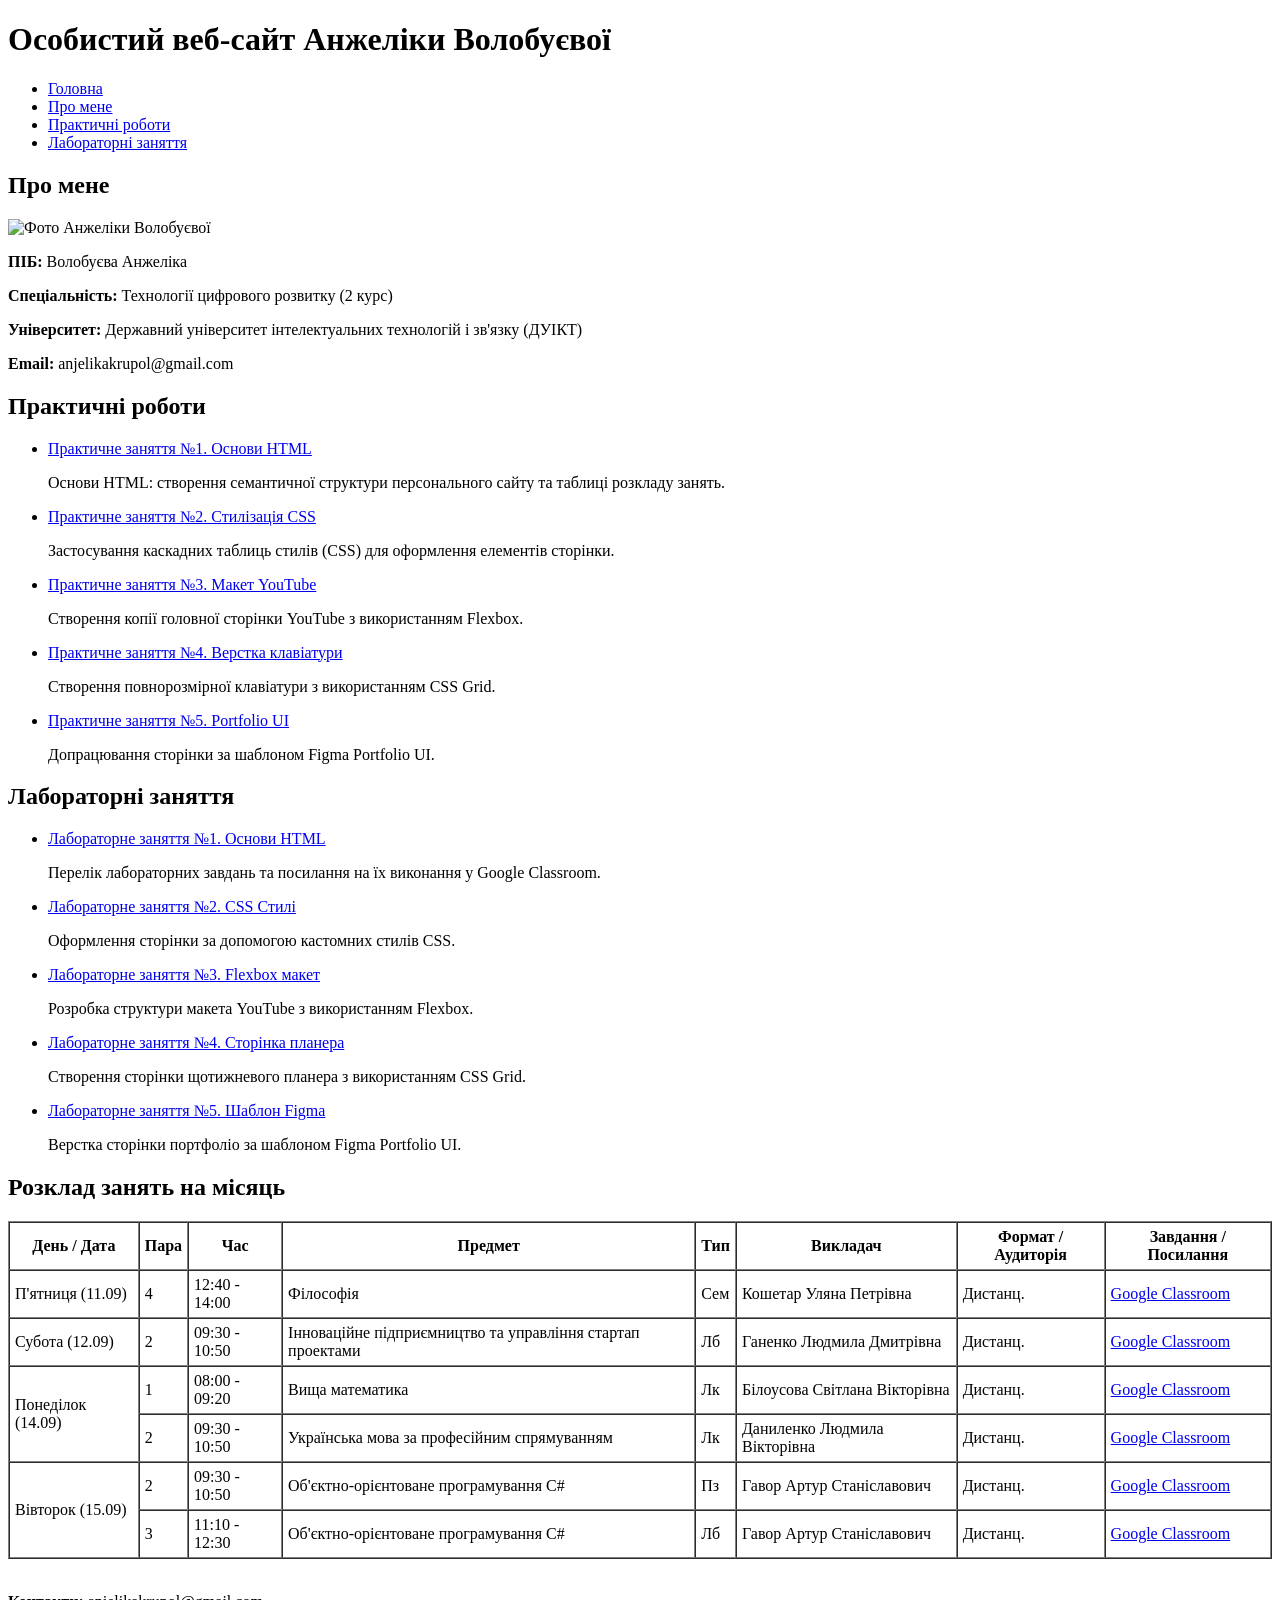
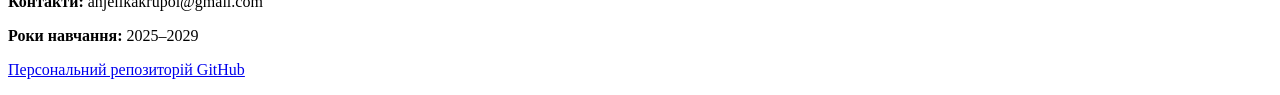
==== commit e90191fc: "Повернуто оригінальний дизайн index.html з доповненим списком робіт" ====
--- a/index.html
+++ b/index.html
@@ -3,32 +3,157 @@
 <head>
     <meta charset="UTF-8">
     <meta name="viewport" content="width=device-width, initial-scale=1.0">
-    <title>Персональний сайт Волобуєвої Анжеліки</title>
+    <title>Особистий веб-сайт Анжеліки Волобуєвої</title>
 </head>
 <body>
 
-    <h1>Персональний сайт Волобуєвої Анжеліки</h1>
-    <p>Студентка 2 курсу ДУІКТ, спеціальність "Технології цифрового розвитку".</p>
+    <h1>Особистий веб-сайт Анжеліки Волобуєвої</h1>
 
-    <!-- Секція практичних робіт -->
-    <h2>Практичні роботи</h2>
     <ul>
-        <li><a href="lab1.html">Практичне заняття №1. Основи HTML</a></li>
-        <li><a href="lab2.html">Практичне заняття №2. Стилізація CSS</a></li>
-        <li><a href="pract3.html">Практичне заняття №3. Верстка макета YouTube (Flexbox)</a></li>
-        <li><a href="pract4.html">Практичне заняття №4. Верстка клавіатури (CSS Grid)</a></li>
-        <li><a href="lab5.html">Практичне заняття №5. Portfolio UI (Figma)</a></li>
+        <li><a href="#home">Головна</a></li>
+        <li><a href="#about">Про мене</a></li>
+        <li><a href="#practs">Практичні роботи</a></li>
+        <li><a href="#labs">Лабораторні заняття</a></li>
     </ul>
 
-    <!-- Секція лабораторних робіт -->
-    <h2>Лабораторні заняття</h2>
+    <h2 id="about">Про мене</h2>
+
+    <p><img src="avatar.jpg" alt="Фото Анжеліки Волобуєвої" width="150" id="home"></p>
+    <p><strong>ПІБ:</strong> Волобуєва Анжеліка</p>
+    <p><strong>Спеціальність:</strong> Технології цифрового розвитку (2 курс)</p>
+    <p><strong>Університет:</strong> Державний університет інтелектуальних технологій і зв'язку (ДУІКТ)</p>
+    <p><strong>Email:</strong> anjelikakrupol@gmail.com</p>
+
+    <h2 id="practs">Практичні роботи</h2>
+
     <ul>
-        <li><a href="lab1.html">Лабораторне заняття №1. Основи HTML</a></li>
-        <li><a href="lab2.html">Лабораторне заняття №2. CSS Стилі</a></li>
-        <li><a href="pract3.html">Лабораторне заняття №3. Макет YouTube</a></li>
-        <li><a href="lab4.html">Лабораторне заняття №4. Сторінка планера (CSS Grid)</a></li>
-        <li><a href="lab5.html">Лабораторне заняття №5. Портфоліо за шаблоном Figma</a></li>
+        <li>
+            <a href="lab1.html">Практичне заняття №1. Основи HTML</a>
+            <p>Основи HTML: створення семантичної структури персонального сайту та таблиці розкладу занять.</p>
+        </li>
+        <li>
+            <a href="lab2.html">Практичне заняття №2. Стилізація CSS</a>
+            <p>Застосування каскадних таблиць стилів (CSS) для оформлення елементів сторінки.</p>
+        </li>
+        <li>
+            <a href="pract3.html">Практичне заняття №3. Макет YouTube</a>
+            <p>Створення копії головної сторінки YouTube з використанням Flexbox.</p>
+        </li>
+        <li>
+            <a href="pract4.html">Практичне заняття №4. Верстка клавіатури</a>
+            <p>Створення повнорозмірної клавіатури з використанням CSS Grid.</p>
+        </li>
+        <li>
+            <a href="lab5.html">Практичне заняття №5. Portfolio UI</a>
+            <p>Допрацювання сторінки за шаблоном Figma Portfolio UI.</p>
+        </li>
     </ul>
+
+    <h2 id="labs">Лабораторні заняття</h2>
+
+    <ul>
+        <li>
+            <a href="lab1.html">Лабораторне заняття №1. Основи HTML</a>
+            <p>Перелік лабораторних завдань та посилання на їх виконання у Google Classroom.</p>
+        </li>
+        <li>
+            <a href="lab2.html">Лабораторне заняття №2. CSS Стилі</a>
+            <p>Оформлення сторінки за допомогою кастомних стилів CSS.</p>
+        </li>
+        <li>
+            <a href="pract3.html">Лабораторне заняття №3. Flexbox макет</a>
+            <p>Розробка структури макета YouTube з використанням Flexbox.</p>
+        </li>
+        <li>
+            <a href="lab4.html">Лабораторне заняття №4. Сторінка планера</a>
+            <p>Створення сторінки щотижневого планера з використанням CSS Grid.</p>
+        </li>
+        <li>
+            <a href="lab5.html">Лабораторне заняття №5. Шаблон Figma</a>
+            <p>Верстка сторінки портфоліо за шаблоном Figma Portfolio UI.</p>
+        </li>
+    </ul>
+
+    <h2>Розклад занять на місяць</h2>
+
+    <table border="1" cellpadding="5" cellspacing="0">
+        <thead>
+            <tr>
+                <th>День / Дата</th>
+                <th>Пара</th>
+                <th>Час</th>
+                <th>Предмет</th>
+                <th>Тип</th>
+                <th>Викладач</th>
+                <th>Формат / Аудиторія</th>
+                <th>Завдання / Посилання</th>
+            </tr>
+        </thead>
+        <tbody>
+            <tr>
+                <td>П'ятниця (11.09)</td>
+                <td>4</td>
+                <td>12:40 - 14:00</td>
+                <td>Філософія</td>
+                <td>Сем</td>
+                <td>Кошетар Уляна Петрівна</td>
+                <td>Дистанц.</td>
+                <td><a href="#">Google Classroom</a></td>
+            </tr>
+            <tr>
+                <td>Субота (12.09)</td>
+                <td>2</td>
+                <td>09:30 - 10:50</td>
+                <td>Інноваційне підприємництво та управління стартап проектами</td>
+                <td>Лб</td>
+                <td>Ганенко Людмила Дмитрівна</td>
+                <td>Дистанц.</td>
+                <td><a href="#">Google Classroom</a></td>
+            </tr>
+            <tr>
+                <td rowspan="2">Понеділок (14.09)</td>
+                <td>1</td>
+                <td>08:00 - 09:20</td>
+                <td>Вища математика</td>
+                <td>Лк</td>
+                <td>Білоусова Світлана Вікторівна</td>
+                <td>Дистанц.</td>
+                <td><a href="#">Google Classroom</a></td>
+            </tr>
+            <tr>
+                <td>2</td>
+                <td>09:30 - 10:50</td>
+                <td>Українська мова за професійним спрямуванням</td>
+                <td>Лк</td>
+                <td>Даниленко Людмила Вікторівна</td>
+                <td>Дистанц.</td>
+                <td><a href="#">Google Classroom</a></td>
+            </tr>
+            <tr>
+                <td rowspan="2">Вівторок (15.09)</td>
+                <td>2</td>
+                <td>09:30 - 10:50</td>
+                <td>Об'єктно-орієнтоване програмування C#</td>
+                <td>Пз</td>
+                <td>Гавор Артур Станіславович</td>
+                <td>Дистанц.</td>
+                <td><a href="#">Google Classroom</a></td>
+            </tr>
+            <tr>
+                <td>3</td>
+                <td>11:10 - 12:30</td>
+                <td>Об'єктно-орієнтоване програмування C#</td>
+                <td>Лб</td>
+                <td>Гавор Артур Станіславович</td>
+                <td>Дистанц.</td>
+                <td><a href="#">Google Classroom</a></td>
+            </tr>
+        </tbody>
+    </table>
+
+    <p><br><strong>Контакти:</strong> anjelikakrupol@gmail.com</p>
+    <p><strong>Роки навчання:</strong> 2025–2029</p>
+    <p><a href="https://github.com/anjelikakrupol-beep/my-website" target="_blank">Персональний репозиторій GitHub</a></p>
 
 </body>
 </html>
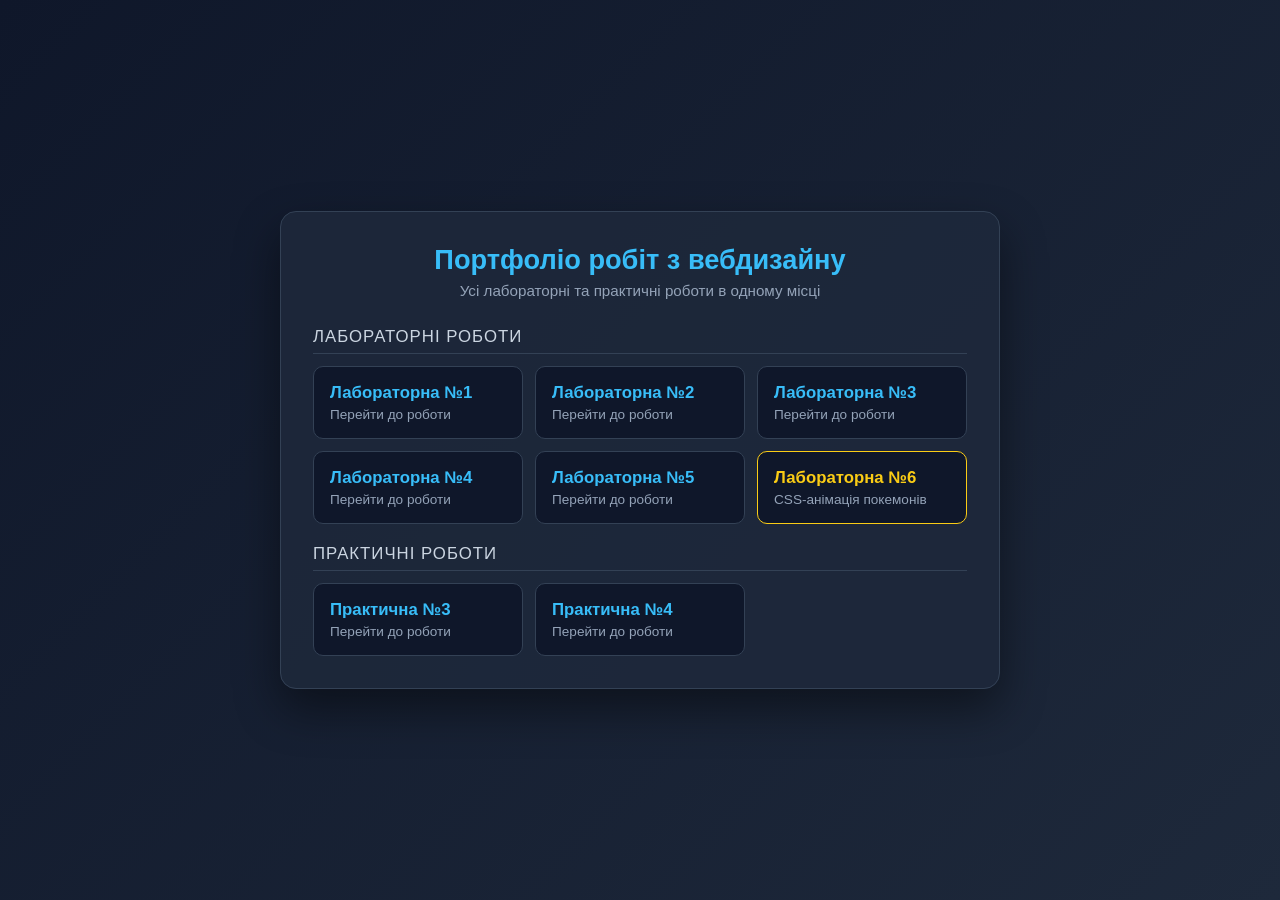
==== commit 8f995e0d: "Add main index page with links to all labs" ====
--- a/index.html
+++ b/index.html
@@ -3,157 +3,148 @@
 <head>
     <meta charset="UTF-8">
     <meta name="viewport" content="width=device-width, initial-scale=1.0">
-    <title>Особистий веб-сайт Анжеліки Волобуєвої</title>
+    <title>Мої лабораторні та практичні роботи — Вебдизайн</title>
+    <style>
+        * {
+            box-sizing: border-box;
+            margin: 0;
+            padding: 0;
+        }
+
+        body {
+            font-family: 'Segoe UI', Tahoma, Geneva, Verdana, sans-serif;
+            background: linear-gradient(135deg, #0f172a 0%, #1e293b 100%);
+            color: #f8fafc;
+            min-height: 100vh;
+            display: flex;
+            flex-direction: column;
+            align-items: center;
+            justify-content: center;
+            padding: 30px 16px;
+        }
+
+        .container {
+            width: 100%;
+            max-width: 720px;
+            background: rgba(30, 41, 59, 0.85);
+            border: 1px solid #334155;
+            border-radius: 16px;
+            padding: 32px;
+            box-shadow: 0 20px 45px rgba(0, 0, 0, 0.45);
+        }
+
+        h1 {
+            font-size: 1.7rem;
+            margin-bottom: 6px;
+            text-align: center;
+            color: #38bdf8;
+        }
+
+        .subtitle {
+            text-align: center;
+            color: #94a3b8;
+            margin-bottom: 28px;
+            font-size: 0.95rem;
+        }
+
+        .section-title {
+            font-size: 1.05rem;
+            text-transform: uppercase;
+            letter-spacing: 1px;
+            color: #cbd5e1;
+            margin: 20px 0 12px;
+            border-bottom: 1px solid #334155;
+            padding-bottom: 6px;
+        }
+
+        .grid {
+            display: grid;
+            grid-template-columns: repeat(auto-fill, minmax(200px, 1fr));
+            gap: 12px;
+        }
+
+        a.card {
+            display: block;
+            text-decoration: none;
+            background: #0f172a;
+            border: 1px solid #334155;
+            border-radius: 10px;
+            padding: 16px;
+            color: #f1f5f9;
+            transition: transform 0.2s ease, border-color 0.2s ease, background 0.2s ease;
+        }
+
+        a.card:hover {
+            transform: translateY(-3px);
+            border-color: #38bdf8;
+            background: #1e293b;
+        }
+
+        a.card .title {
+            font-weight: 700;
+            font-size: 1.05rem;
+            margin-bottom: 4px;
+            color: #38bdf8;
+        }
+
+        a.card.featured {
+            border-color: #facc15;
+        }
+
+        a.card.featured .title {
+            color: #facc15;
+        }
+
+        a.card .desc {
+            font-size: 0.85rem;
+            color: #94a3b8;
+        }
+    </style>
 </head>
 <body>
+    <div class="container">
+        <h1>Портфоліо робіт з вебдизайну</h1>
+        <p class="subtitle">Усі лабораторні та практичні роботи в одному місці</p>
 
-    <h1>Особистий веб-сайт Анжеліки Волобуєвої</h1>
+        <div class="section-title">Лабораторні роботи</div>
+        <div class="grid">
+            <a class="card" href="lab1.html">
+                <div class="title">Лабораторна №1</div>
+                <div class="desc">Перейти до роботи</div>
+            </a>
+            <a class="card" href="lab2.html">
+                <div class="title">Лабораторна №2</div>
+                <div class="desc">Перейти до роботи</div>
+            </a>
+            <a class="card" href="lab3.html">
+                <div class="title">Лабораторна №3</div>
+                <div class="desc">Перейти до роботи</div>
+            </a>
+            <a class="card" href="lab4.html">
+                <div class="title">Лабораторна №4</div>
+                <div class="desc">Перейти до роботи</div>
+            </a>
+            <a class="card" href="lab5.html">
+                <div class="title">Лабораторна №5</div>
+                <div class="desc">Перейти до роботи</div>
+            </a>
+            <a class="card featured" href="lab6-pokemon-animation/">
+                <div class="title">Лабораторна №6</div>
+                <div class="desc">CSS-анімація покемонів</div>
+            </a>
+        </div>
 
-    <ul>
-        <li><a href="#home">Головна</a></li>
-        <li><a href="#about">Про мене</a></li>
-        <li><a href="#practs">Практичні роботи</a></li>
-        <li><a href="#labs">Лабораторні заняття</a></li>
-    </ul>
-
-    <h2 id="about">Про мене</h2>
-
-    <p><img src="avatar.jpg" alt="Фото Анжеліки Волобуєвої" width="150" id="home"></p>
-    <p><strong>ПІБ:</strong> Волобуєва Анжеліка</p>
-    <p><strong>Спеціальність:</strong> Технології цифрового розвитку (2 курс)</p>
-    <p><strong>Університет:</strong> Державний університет інтелектуальних технологій і зв'язку (ДУІКТ)</p>
-    <p><strong>Email:</strong> anjelikakrupol@gmail.com</p>
-
-    <h2 id="practs">Практичні роботи</h2>
-
-    <ul>
-        <li>
-            <a href="lab1.html">Практичне заняття №1. Основи HTML</a>
-            <p>Основи HTML: створення семантичної структури персонального сайту та таблиці розкладу занять.</p>
-        </li>
-        <li>
-            <a href="lab2.html">Практичне заняття №2. Стилізація CSS</a>
-            <p>Застосування каскадних таблиць стилів (CSS) для оформлення елементів сторінки.</p>
-        </li>
-        <li>
-            <a href="pract3.html">Практичне заняття №3. Макет YouTube</a>
-            <p>Створення копії головної сторінки YouTube з використанням Flexbox.</p>
-        </li>
-        <li>
-            <a href="pract4.html">Практичне заняття №4. Верстка клавіатури</a>
-            <p>Створення повнорозмірної клавіатури з використанням CSS Grid.</p>
-        </li>
-        <li>
-            <a href="lab5.html">Практичне заняття №5. Portfolio UI</a>
-            <p>Допрацювання сторінки за шаблоном Figma Portfolio UI.</p>
-        </li>
-    </ul>
-
-    <h2 id="labs">Лабораторні заняття</h2>
-
-    <ul>
-        <li>
-            <a href="lab1.html">Лабораторне заняття №1. Основи HTML</a>
-            <p>Перелік лабораторних завдань та посилання на їх виконання у Google Classroom.</p>
-        </li>
-        <li>
-            <a href="lab2.html">Лабораторне заняття №2. CSS Стилі</a>
-            <p>Оформлення сторінки за допомогою кастомних стилів CSS.</p>
-        </li>
-        <li>
-            <a href="pract3.html">Лабораторне заняття №3. Flexbox макет</a>
-            <p>Розробка структури макета YouTube з використанням Flexbox.</p>
-        </li>
-        <li>
-            <a href="lab4.html">Лабораторне заняття №4. Сторінка планера</a>
-            <p>Створення сторінки щотижневого планера з використанням CSS Grid.</p>
-        </li>
-        <li>
-            <a href="lab5.html">Лабораторне заняття №5. Шаблон Figma</a>
-            <p>Верстка сторінки портфоліо за шаблоном Figma Portfolio UI.</p>
-        </li>
-    </ul>
-
-    <h2>Розклад занять на місяць</h2>
-
-    <table border="1" cellpadding="5" cellspacing="0">
-        <thead>
-            <tr>
-                <th>День / Дата</th>
-                <th>Пара</th>
-                <th>Час</th>
-                <th>Предмет</th>
-                <th>Тип</th>
-                <th>Викладач</th>
-                <th>Формат / Аудиторія</th>
-                <th>Завдання / Посилання</th>
-            </tr>
-        </thead>
-        <tbody>
-            <tr>
-                <td>П'ятниця (11.09)</td>
-                <td>4</td>
-                <td>12:40 - 14:00</td>
-                <td>Філософія</td>
-                <td>Сем</td>
-                <td>Кошетар Уляна Петрівна</td>
-                <td>Дистанц.</td>
-                <td><a href="#">Google Classroom</a></td>
-            </tr>
-            <tr>
-                <td>Субота (12.09)</td>
-                <td>2</td>
-                <td>09:30 - 10:50</td>
-                <td>Інноваційне підприємництво та управління стартап проектами</td>
-                <td>Лб</td>
-                <td>Ганенко Людмила Дмитрівна</td>
-                <td>Дистанц.</td>
-                <td><a href="#">Google Classroom</a></td>
-            </tr>
-            <tr>
-                <td rowspan="2">Понеділок (14.09)</td>
-                <td>1</td>
-                <td>08:00 - 09:20</td>
-                <td>Вища математика</td>
-                <td>Лк</td>
-                <td>Білоусова Світлана Вікторівна</td>
-                <td>Дистанц.</td>
-                <td><a href="#">Google Classroom</a></td>
-            </tr>
-            <tr>
-                <td>2</td>
-                <td>09:30 - 10:50</td>
-                <td>Українська мова за професійним спрямуванням</td>
-                <td>Лк</td>
-                <td>Даниленко Людмила Вікторівна</td>
-                <td>Дистанц.</td>
-                <td><a href="#">Google Classroom</a></td>
-            </tr>
-            <tr>
-                <td rowspan="2">Вівторок (15.09)</td>
-                <td>2</td>
-                <td>09:30 - 10:50</td>
-                <td>Об'єктно-орієнтоване програмування C#</td>
-                <td>Пз</td>
-                <td>Гавор Артур Станіславович</td>
-                <td>Дистанц.</td>
-                <td><a href="#">Google Classroom</a></td>
-            </tr>
-            <tr>
-                <td>3</td>
-                <td>11:10 - 12:30</td>
-                <td>Об'єктно-орієнтоване програмування C#</td>
-                <td>Лб</td>
-                <td>Гавор Артур Станіславович</td>
-                <td>Дистанц.</td>
-                <td><a href="#">Google Classroom</a></td>
-            </tr>
-        </tbody>
-    </table>
-
-    <p><br><strong>Контакти:</strong> anjelikakrupol@gmail.com</p>
-    <p><strong>Роки навчання:</strong> 2025–2029</p>
-    <p><a href="https://github.com/anjelikakrupol-beep/my-website" target="_blank">Персональний репозиторій GitHub</a></p>
-
+        <div class="section-title">Практичні роботи</div>
+        <div class="grid">
+            <a class="card" href="pract3.html">
+                <div class="title">Практична №3</div>
+                <div class="desc">Перейти до роботи</div>
+            </a>
+            <a class="card" href="pract4.html">
+                <div class="title">Практична №4</div>
+                <div class="desc">Перейти до роботи</div>
+            </a>
+        </div>
+    </div>
 </body>
-</html>
+</html>
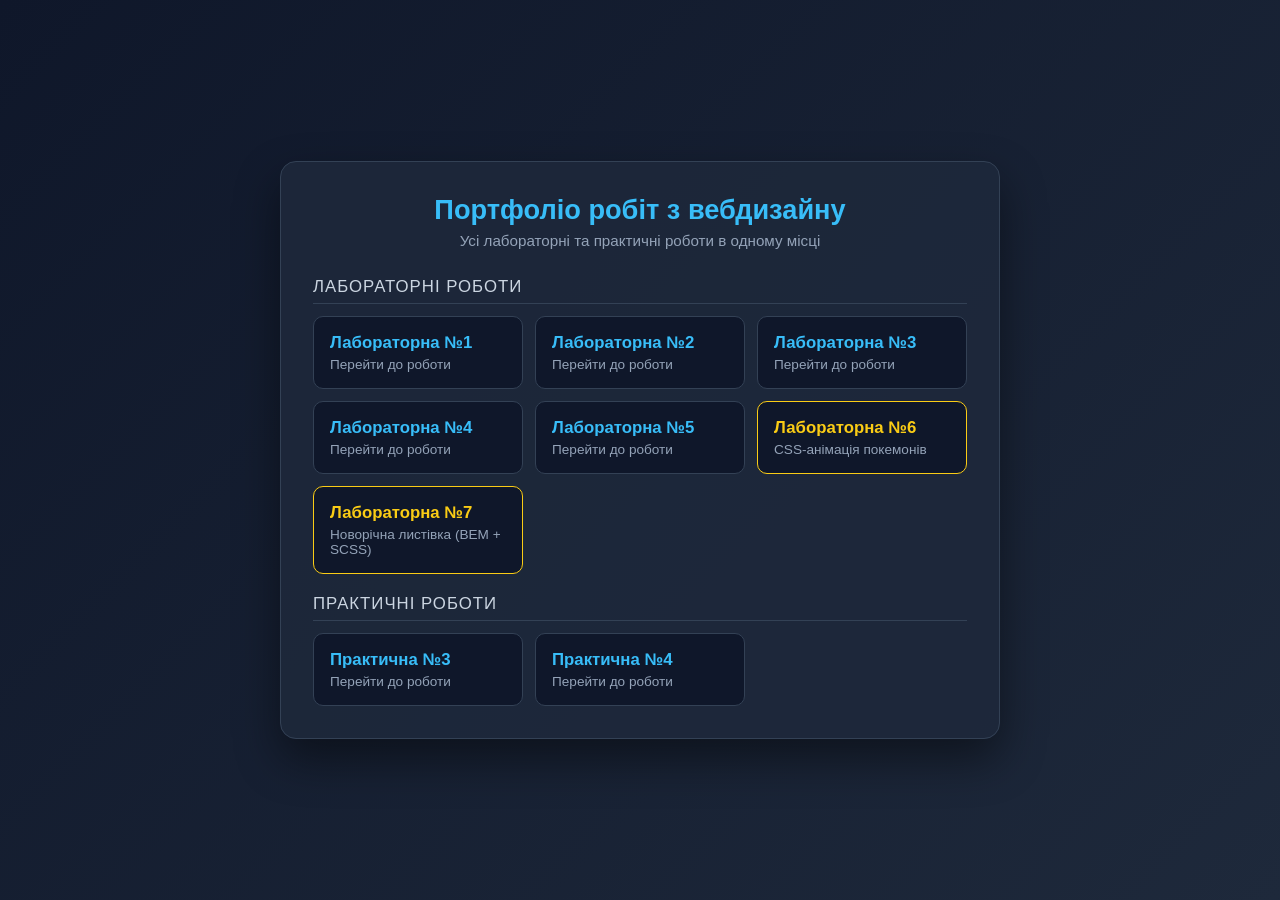
==== commit a3e46229: "Add Lab 7 New Year card" ====
--- a/index.html
+++ b/index.html
@@ -132,6 +132,10 @@
                 <div class="title">Лабораторна №6</div>
                 <div class="desc">CSS-анімація покемонів</div>
             </a>
+            <a class="card featured" href="lab7-new-year/">
+                <div class="title">Лабораторна №7</div>
+                <div class="desc">Новорічна листівка (BEM + SCSS)</div>
+            </a>
         </div>
 
         <div class="section-title">Практичні роботи</div>
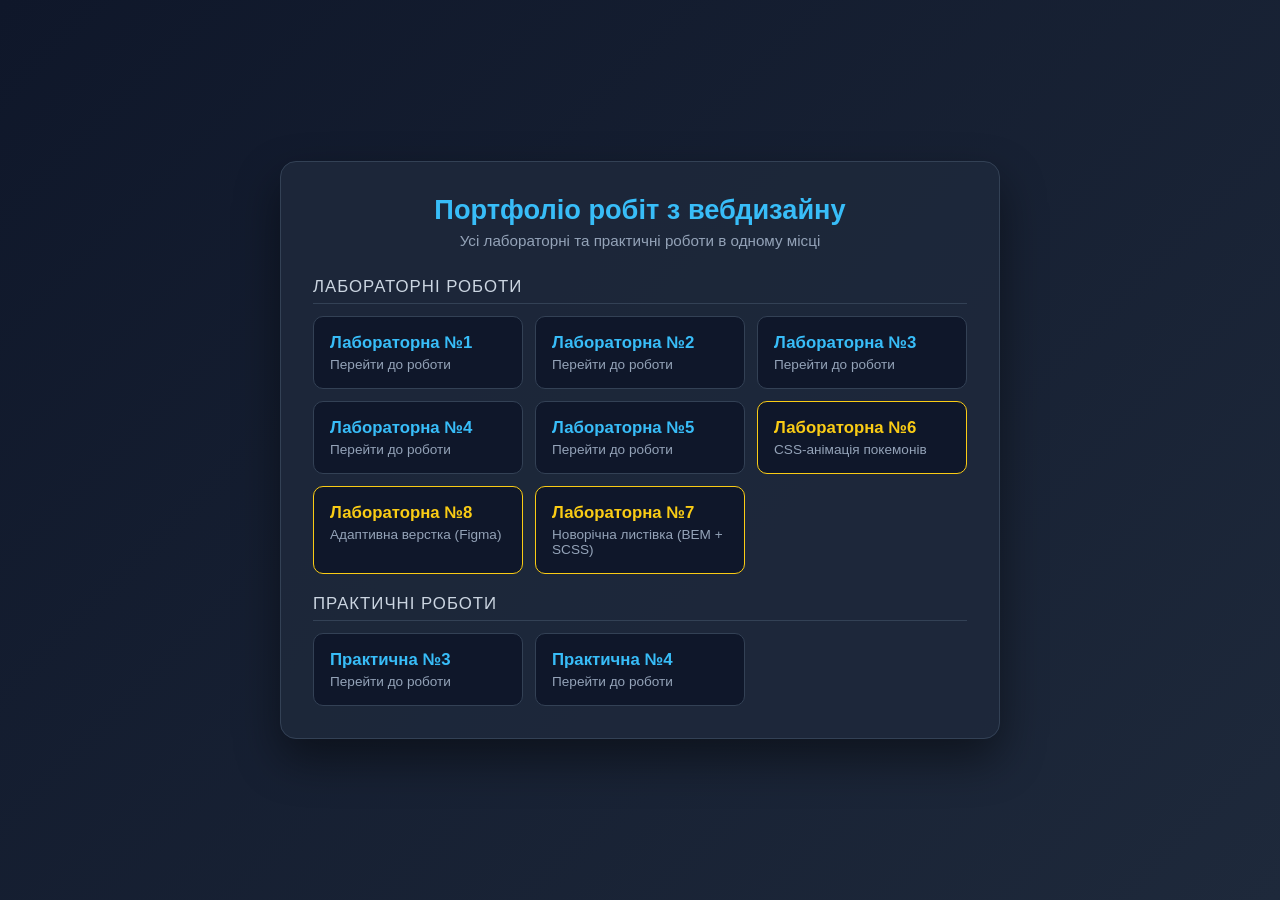
==== commit b05acf89: "Add Lab 8 responsive portfolio page" ====
--- a/index.html
+++ b/index.html
@@ -132,7 +132,7 @@
                 <div class="title">Лабораторна №6</div>
                 <div class="desc">CSS-анімація покемонів</div>
             </a>
-            <a class="card featured" href="lab7-new-year/">
+            <a class="card featured" href="lab8.html"><div class="title">Лабораторна №8</div><div class="desc">Адаптивна верстка (Figma)</div></a><a class="card featured" href="lab7-new-year/">
                 <div class="title">Лабораторна №7</div>
                 <div class="desc">Новорічна листівка (BEM + SCSS)</div>
             </a>
